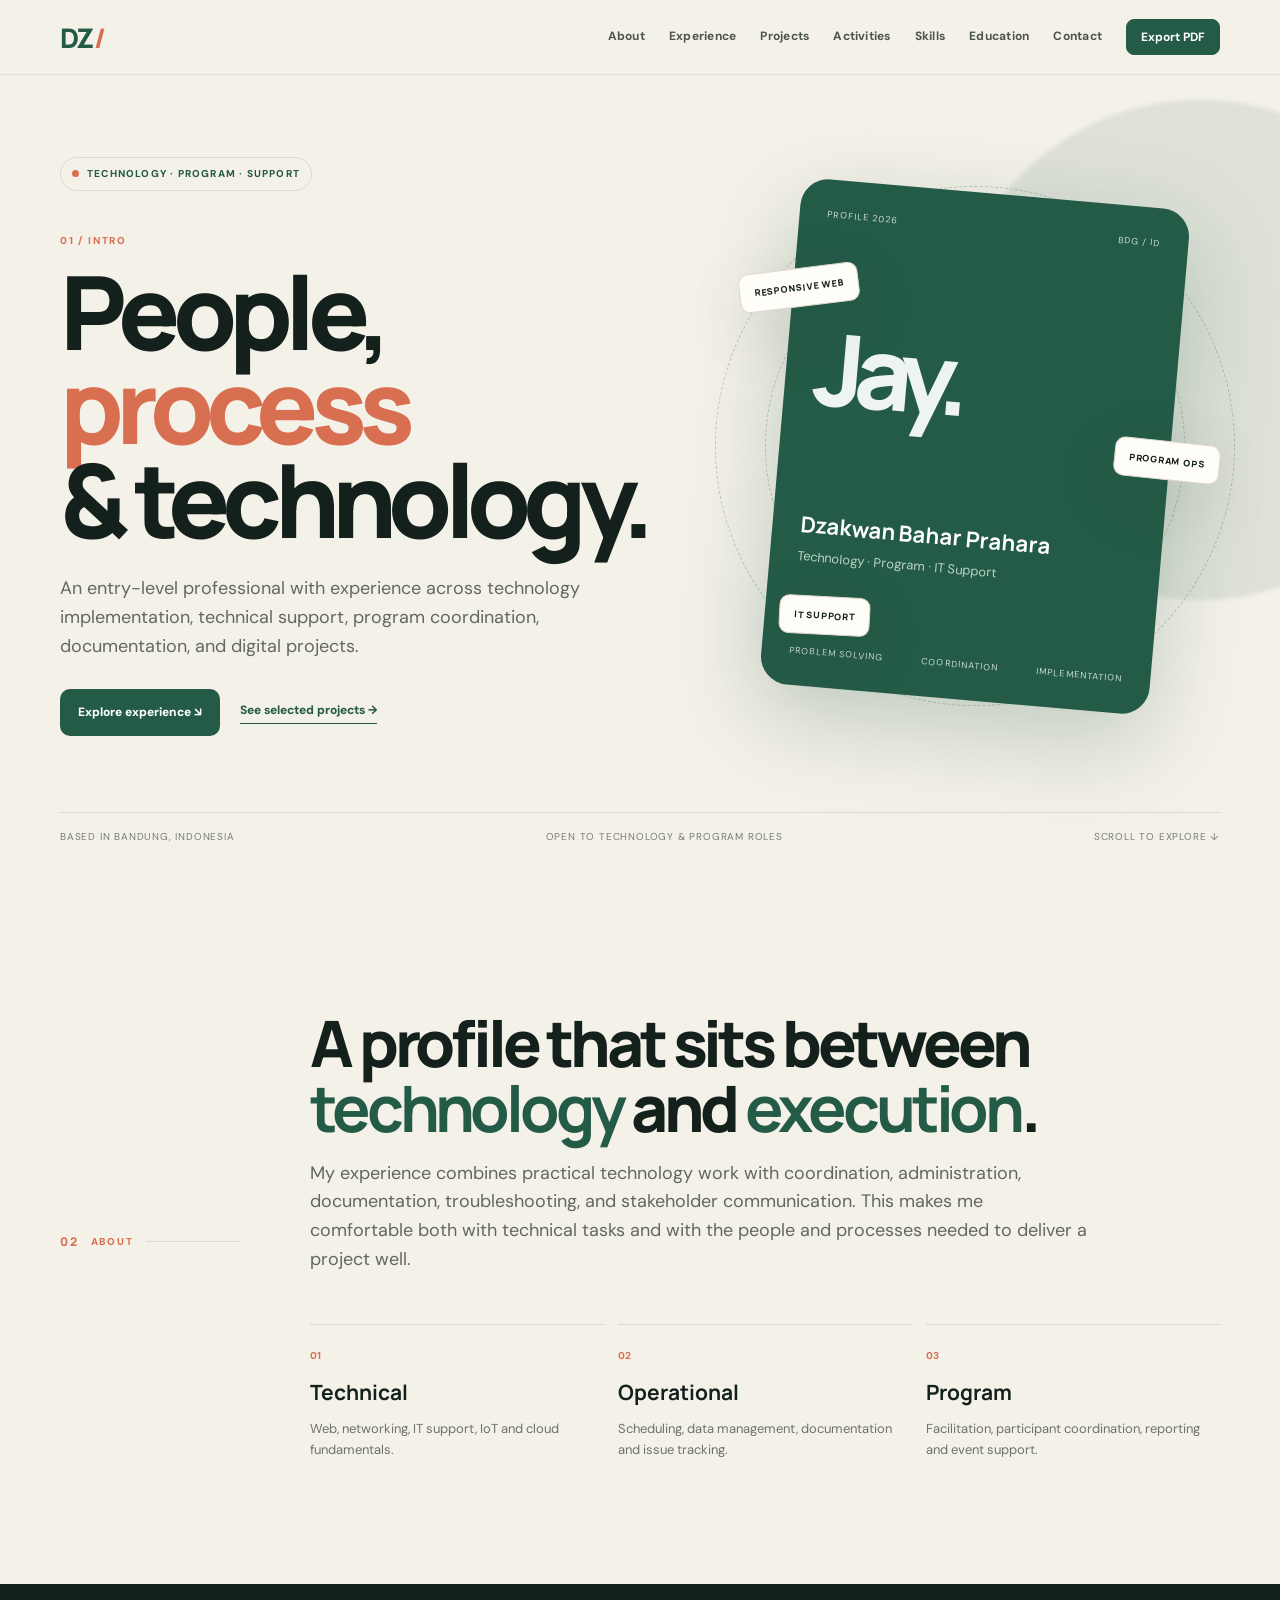
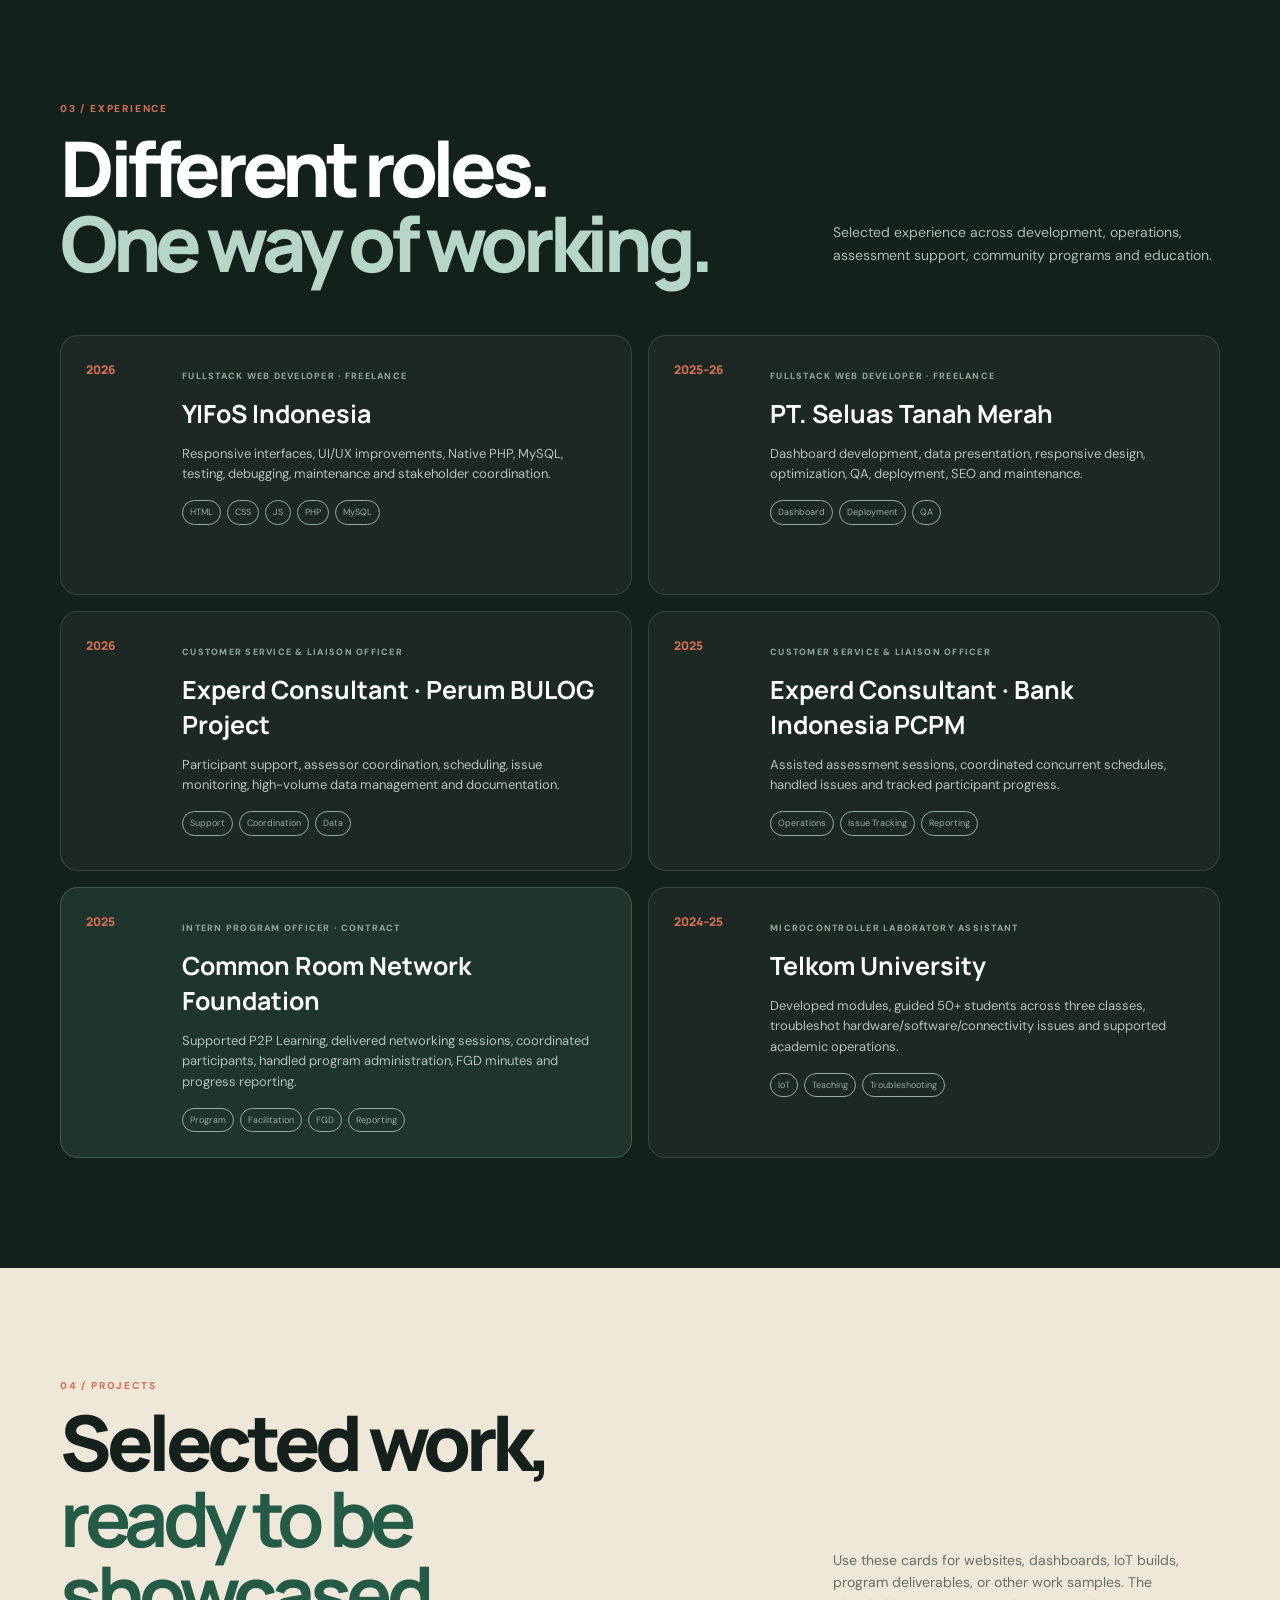
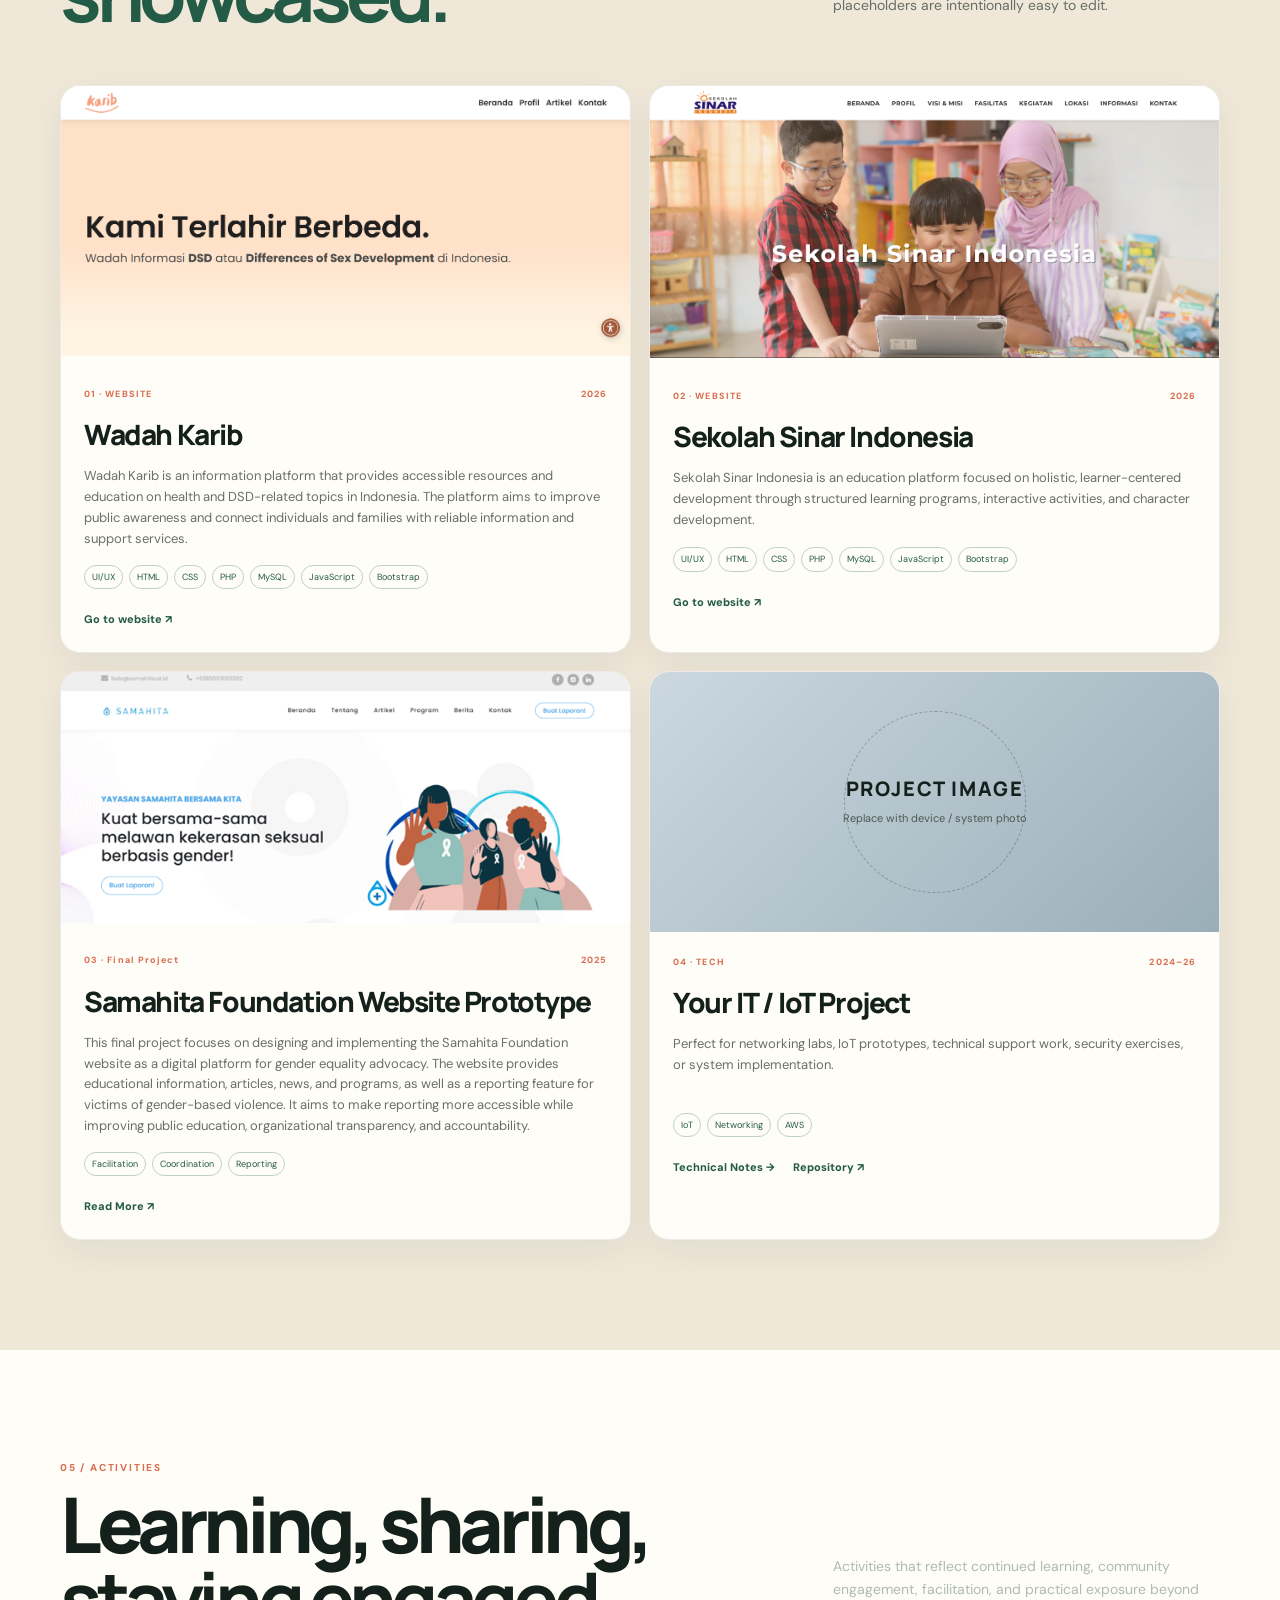
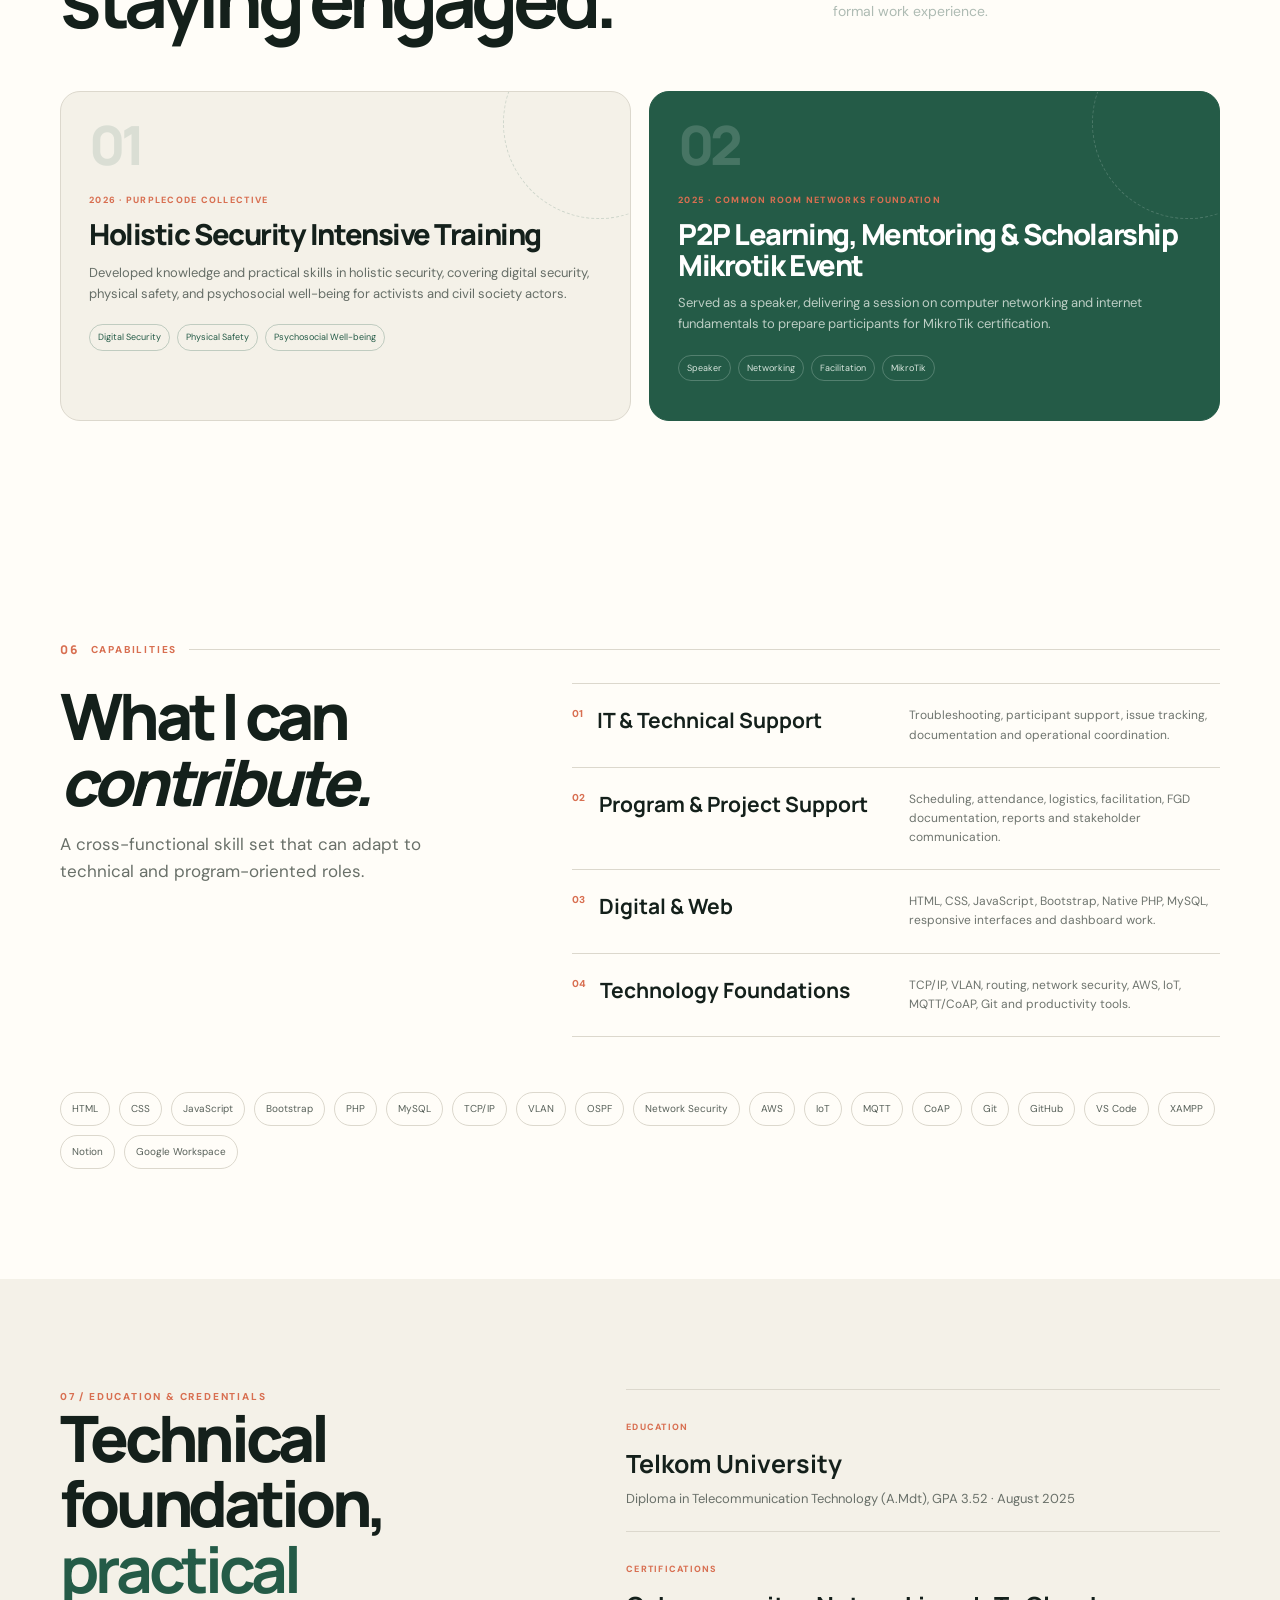
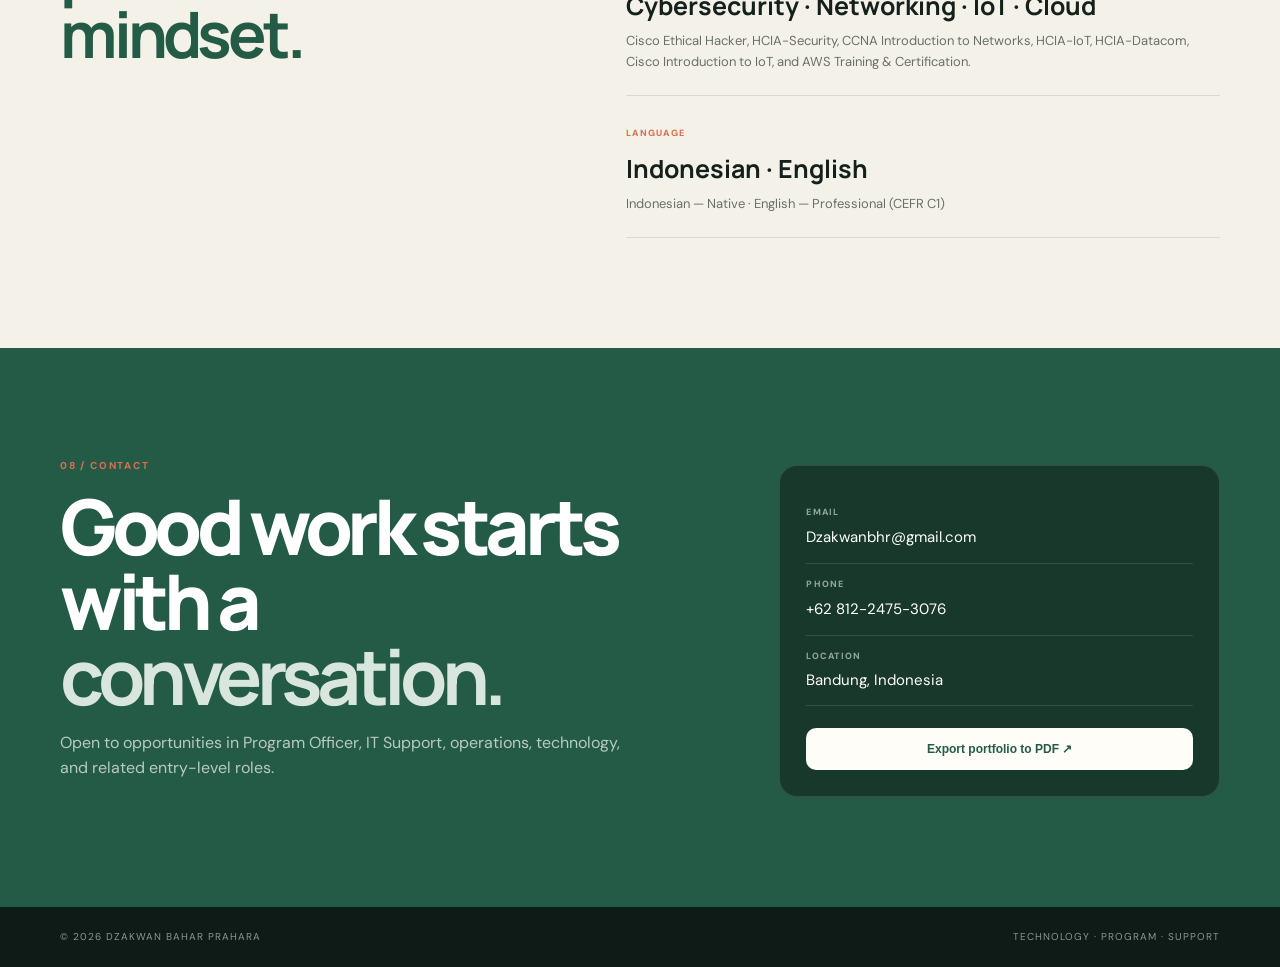
==== index.html @ 9b29b33a "Initial commit" ====
<!DOCTYPE html>
<html lang="en">
<head>
  <meta charset="UTF-8" />
  <meta name="viewport" content="width=device-width, initial-scale=1.0" />
  <meta name="description" content="Dzakwan Bahar Prahara — Technology, Program & IT Support Portfolio." />
  <title>Dzakwan Bahar Prahara | Technology & Program Portfolio</title>
  <link rel="preconnect" href="https://fonts.googleapis.com">
  <link rel="preconnect" href="https://fonts.gstatic.com" crossorigin>
  <link href="https://fonts.googleapis.com/css2?family=DM+Sans:wght@400;500;600;700&family=Manrope:wght@500;600;700;800&display=swap" rel="stylesheet">
  <link rel="stylesheet" href="css/style.css" />
</head>
<body>
  <div class="progress-bar" id="progressBar"></div>
  <header class="site-header">
    <nav class="navbar container">
      <a class="brand" href="#home">DZ<span>/</span></a>
      <div class="nav-links" id="navLinks">
        <a href="#about">About</a><a href="#experience">Experience</a><a href="#projects">Projects</a><a href="#activities">Activities</a><a href="#skills">Skills</a><a href="#education">Education</a><a href="#contact">Contact</a>
        <button class="nav-pdf" id="exportPdfBtn">Export PDF</button>
      </div>
      <button class="menu-toggle" aria-label="Toggle navigation" aria-expanded="false"><span></span><span></span><span></span></button>
    </nav>
  </header>

  <main>
    <section id="home" class="hero section">
      <div class="hero-grid container">
        <div class="hero-copy reveal">
          <div class="kicker"><span class="kicker-dot"></span> TECHNOLOGY · PROGRAM · SUPPORT</div>
          <p class="hero-index">01 / INTRO</p>
          <h1>People, <i>process</i><br>& technology.</h1>
          <p class="hero-lead">An entry-level professional with experience across technology implementation, technical support, program coordination, documentation, and digital projects.</p>
          <div class="hero-actions"><a class="btn btn-dark" href="#experience">Explore experience ↘</a><a class="text-button" href="#projects">See selected projects →</a></div>
        </div>
        <div class="hero-visual reveal delay-1">
          <div class="orbit orbit-1"></div><div class="orbit orbit-2"></div>
          <div class="identity-card"><div class="identity-top"><span>PROFILE 2026</span><span>BDG / ID</span></div><div class="identity-monogram">Jay.</div><div><strong>Dzakwan Bahar Prahara</strong><p>Technology · Program · IT Support</p></div><div class="identity-bottom"><span>Problem solving</span><span>Coordination</span><span>Implementation</span></div></div>
          <div class="floating-note note-a">RESPONSIVE WEB</div><div class="floating-note note-b">PROGRAM OPS</div><div class="floating-note note-c">IT SUPPORT</div>
        </div>
      </div>
      <div class="hero-strip container"><span>Based in Bandung, Indonesia</span><span>Open to technology & program roles</span><span>Scroll to explore ↓</span></div>
    </section>

    <section id="about" class="section about-section">
      <div class="container two-column">
        <div class="section-label reveal"><span>02</span><p>ABOUT</p><div class="rule"></div></div>
        <div class="content-column reveal delay-1"><h2>A profile that sits between <strong>technology</strong> and <strong>execution</strong>.</h2><p>My experience combines practical technology work with coordination, administration, documentation, troubleshooting, and stakeholder communication. This makes me comfortable both with technical tasks and with the people and processes needed to deliver a project well.</p><div class="trait-grid"><article><span>01</span><h3>Technical</h3><p>Web, networking, IT support, IoT and cloud fundamentals.</p></article><article><span>02</span><h3>Operational</h3><p>Scheduling, data management, documentation and issue tracking.</p></article><article><span>03</span><h3>Program</h3><p>Facilitation, participant coordination, reporting and event support.</p></article></div></div>
      </div>
    </section>

    <section id="experience" class="section dark-section">
      <div class="container">
        <div class="section-intro reveal"><div><span class="section-label-light">03 / EXPERIENCE</span><h2>Different roles.<br><em>One way of working.</em></h2></div><p>Selected experience across development, operations, assessment support, community programs and education.</p></div>
        <div class="experience-grid">
          <article class="experience-item reveal"><div class="experience-year">2026</div><div><span class="experience-type">FULLSTACK WEB DEVELOPER · FREELANCE</span><h3>YIFoS Indonesia</h3><p>Responsive interfaces, UI/UX improvements, Native PHP, MySQL, testing, debugging, maintenance and stakeholder coordination.</p><div class="tags"><span>HTML</span><span>CSS</span><span>JS</span><span>PHP</span><span>MySQL</span></div></div></article>
          <article class="experience-item reveal"><div class="experience-year">2025–26</div><div><span class="experience-type">FULLSTACK WEB DEVELOPER · FREELANCE</span><h3>PT. Seluas Tanah Merah</h3><p>Dashboard development, data presentation, responsive design, optimization, QA, deployment, SEO and maintenance.</p><div class="tags"><span>Dashboard</span><span>Deployment</span><span>QA</span></div></div></article>
          <article class="experience-item reveal"><div class="experience-year">2026</div><div><span class="experience-type">CUSTOMER SERVICE & LIAISON OFFICER</span><h3>Experd Consultant · Perum BULOG Project</h3><p>Participant support, assessor coordination, scheduling, issue monitoring, high-volume data management and documentation.</p><div class="tags"><span>Support</span><span>Coordination</span><span>Data</span></div></div></article>
          <article class="experience-item reveal"><div class="experience-year">2025</div><div><span class="experience-type">CUSTOMER SERVICE & LIAISON OFFICER</span><h3>Experd Consultant · Bank Indonesia PCPM</h3><p>Assisted assessment sessions, coordinated concurrent schedules, handled issues and tracked participant progress.</p><div class="tags"><span>Operations</span><span>Issue Tracking</span><span>Reporting</span></div></div></article>
          <article class="experience-item featured reveal"><div class="experience-year">2025</div><div><span class="experience-type">INTERN PROGRAM OFFICER · CONTRACT</span><h3>Common Room Network Foundation</h3><p>Supported P2P Learning, delivered networking sessions, coordinated participants, handled program administration, FGD minutes and progress reporting.</p><div class="tags"><span>Program</span><span>Facilitation</span><span>FGD</span><span>Reporting</span></div></div></article>
          <article class="experience-item reveal"><div class="experience-year">2024–25</div><div><span class="experience-type">MICROCONTROLLER LABORATORY ASSISTANT</span><h3>Telkom University</h3><p>Developed modules, guided 50+ students across three classes, troubleshot hardware/software/connectivity issues and supported academic operations.</p><div class="tags"><span>IoT</span><span>Teaching</span><span>Troubleshooting</span></div></div></article>
        </div>
      </div>
    </section>

    
    <section id="projects" class="section projects-section">
      <div class="container">
        <div class="section-intro light reveal"><div><span class="section-label">04 / PROJECTS</span><h2>Selected work,<br><strong>ready to be showcased.</strong></h2></div><p>Use these cards for websites, dashboards, IoT builds, program deliverables, or other work samples. The placeholders are intentionally easy to edit.</p></div>
        <div class="project-grid">
          <article class="project-card project-placeholder reveal"><div class=""><img src="images/karib.png" class="img-responsive"></div><div class="project-body"><div class="project-meta"><span>01 · WEBSITE</span><span>2026</span></div><h3>Wadah Karib</h3><p>Wadah Karib is an information platform that provides accessible resources and education on health and DSD-related topics in Indonesia. The platform aims to improve public awareness and connect individuals and families with reliable information and support services.</p><div class="tags"><span>UI/UX</span><span>HTML</span><span>CSS</span><span>PHP</span><span>MySQL</span><span>JavaScript</span><span>Bootstrap</span></div><div class="project-links"><a href="https://wadahkarib.com/">Go to website ↗</a></div></div></article>
          <article class="project-card project-placeholder reveal"><div class=""><img src="images/ssi.png" class="img-responsive"></div><div class="project-body"><div class="project-meta"><span>02 · WEBSITE</span><span>2026</span></div><h3>Sekolah Sinar Indonesia</h3><p>Sekolah Sinar Indonesia is an education platform focused on holistic, learner-centered development through structured learning programs, interactive activities, and character development.</p><div class="tags"><span>UI/UX</span><span>HTML</span><span>CSS</span><span>PHP</span><span>MySQL</span><span>JavaScript</span><span>Bootstrap</span></div><div class="project-links"><a href="https://sekolahsinarindonesia.com/">Go to website ↗</a></div></div></article>
          <article class="project-card project-placeholder reveal"><div class=""><img src="images/samahita.png" class="img-responsive"></div><div class="project-body"><div class="project-meta"><span>03 · Final Project</span><span>2025</span></div><h3>Samahita Foundation Website Prototype</h3><p>This final project focuses on designing and implementing the Samahita Foundation website as a digital platform for gender equality advocacy. The website provides educational information, articles, news, and programs, as well as a reporting feature for victims of gender-based violence. It aims to make reporting more accessible while improving public education, organizational transparency, and accountability.</p><div class="tags"><span>Facilitation</span><span>Coordination</span><span>Reporting</span></div><div class="project-links"><a href="https://garuda.kemdiktisaintek.go.id/documents/detail/5752306">Read More ↗</a></div></div></article>
          <article class="project-card project-placeholder reveal"><div class="project-media placeholder-media cool"><span>PROJECT IMAGE</span><small>Replace with device / system photo</small></div><div class="project-body"><div class="project-meta"><span>04 · TECH</span><span>2024–26</span></div><h3>Your IT / IoT Project</h3><p>Perfect for networking labs, IoT prototypes, technical support work, security exercises, or system implementation.</p><div class="tags"><span>IoT</span><span>Networking</span><span>AWS</span></div><div class="project-links"><a href="#">Technical Notes →</a><a href="#">Repository ↗</a></div></div></article>
        </div>
      </div>
    </section>

    <section id="activities" class="section activities-section">
      <div class="container">
        <div class="section-intro reveal">
          <div><span class="section-label">05 / ACTIVITIES</span><h2>Learning, sharing,<br><strong>staying engaged.</strong></h2></div>
          <p>Activities that reflect continued learning, community engagement, facilitation, and practical exposure beyond formal work experience.</p>
        </div>
        <div class="activity-grid">
          <article class="activity-card reveal">
            <div class="activity-number">01</div>
            <div class="activity-year">2026 · PURPLECODE COLLECTIVE</div>
            <h3>Holistic Security Intensive Training</h3>
            <p>Developed knowledge and practical skills in holistic security, covering digital security, physical safety, and psychosocial well-being for activists and civil society actors.</p>
            <div class="activity-tags"><span>Digital Security</span><span>Physical Safety</span><span>Psychosocial Well-being</span></div>
          </article>
          <article class="activity-card featured reveal delay-1">
            <div class="activity-number">02</div>
            <div class="activity-year">2025 · COMMON ROOM NETWORKS FOUNDATION</div>
            <h3>P2P Learning, Mentoring & Scholarship Mikrotik Event</h3>
            <p>Served as a speaker, delivering a session on computer networking and internet fundamentals to prepare participants for MikroTik certification.</p>
            <div class="activity-tags"><span>Speaker</span><span>Networking</span><span>Facilitation</span><span>MikroTik</span></div>
          </article>
        </div>
      </div>
    </section>

    <section id="skills" class="section skills-section">
      <div class="container">
        <div class="section-label reveal"><span>06</span><p>CAPABILITIES</p><div class="rule"></div></div>
        <div class="skills-layout">
          <div class="reveal"><h2>What I can <em>contribute.</em></h2><p class="muted-lead">A cross-functional skill set that can adapt to technical and program-oriented roles.</p></div>
          <div class="skill-list reveal delay-1">
            <div class="skill-row"><div><span>01</span><h3>IT & Technical Support</h3></div><p>Troubleshooting, participant support, issue tracking, documentation and operational coordination.</p></div>
            <div class="skill-row"><div><span>02</span><h3>Program & Project Support</h3></div><p>Scheduling, attendance, logistics, facilitation, FGD documentation, reports and stakeholder communication.</p></div>
            <div class="skill-row"><div><span>03</span><h3>Digital & Web</h3></div><p>HTML, CSS, JavaScript, Bootstrap, Native PHP, MySQL, responsive interfaces and dashboard work.</p></div>
            <div class="skill-row"><div><span>04</span><h3>Technology Foundations</h3></div><p>TCP/IP, VLAN, routing, network security, AWS, IoT, MQTT/CoAP, Git and productivity tools.</p></div>
          </div>
        </div>
        <div class="keyword-cloud reveal"><span>HTML</span><span>CSS</span><span>JavaScript</span><span>Bootstrap</span><span>PHP</span><span>MySQL</span><span>TCP/IP</span><span>VLAN</span><span>OSPF</span><span>Network Security</span><span>AWS</span><span>IoT</span><span>MQTT</span><span>CoAP</span><span>Git</span><span>GitHub</span><span>VS Code</span><span>XAMPP</span><span>Notion</span><span>Google Workspace</span></div>
      </div>
    </section>

    <section id="education" class="section education-section">
      <div class="container education-layout">
        <div class="reveal"><span class="section-label">07 / EDUCATION & CREDENTIALS</span><h2>Technical foundation,<br><strong>practical mindset.</strong></h2></div>
        <div class="credential-stack reveal delay-1"><article><span>EDUCATION</span><h3>Telkom University</h3><p>Diploma in Telecommunication Technology (A.Mdt), GPA 3.52 · August 2025</p></article><article><span>CERTIFICATIONS</span><h3>Cybersecurity · Networking · IoT · Cloud</h3><p>Cisco Ethical Hacker, HCIA-Security, CCNA Introduction to Networks, HCIA-IoT, HCIA-Datacom, Cisco Introduction to IoT, and AWS Training & Certification.</p></article><article><span>LANGUAGE</span><h3>Indonesian · English</h3><p>Indonesian — Native · English — Professional (CEFR C1)</p></article></div>
      </div>
    </section>

    <section id="contact" class="section contact-section">
      <div class="container contact-layout"><div class="reveal"><span class="section-label">08 / CONTACT</span><h2>Good work starts<br>with a <strong>conversation.</strong></h2><p>Open to opportunities in Program Officer, IT Support, operations, technology, and related entry-level roles.</p></div><div class="contact-box reveal delay-1"><div><span>EMAIL</span><a href="mailto:Dzakwanbhr@gmail.com">Dzakwanbhr@gmail.com</a></div><div><span>PHONE</span><a href="tel:+6281224753076">+62 812-2475-3076</a></div><div><span>LOCATION</span><p>Bandung, Indonesia</p></div><button class="btn btn-light" id="contactPdfBtn">Export portfolio to PDF ↗</button></div></div>
    </section>
  </main>

  <footer class="footer"><div class="container footer-inner"><span>© 2026 Dzakwan Bahar Prahara</span><span>Technology · Program · Support</span></div></footer>
  <script src="js/main.js"></script>
</body>
</html>
---- css/style.css ----
:root{--ink:#14201b;--paper:#f4f1e8;--white:#fffdf8;--muted:#70766f;--line:#dcd8cd;--green:#245b47;--green2:#2f795e;--dark:#13211c;--cream:#efe8d9;--coral:#d86f51;--yellow:#e4c35b;--shadow:0 20px 70px rgba(20,32,27,.10)}*{box-sizing:border-box}html{scroll-behavior:smooth}body{margin:0;background:var(--paper);color:var(--ink);font-family:'DM Sans',sans-serif;line-height:1.6}a{text-decoration:none;color:inherit}.container{width:min(1160px,calc(100% - 42px));margin:auto}.progress-bar{position:fixed;left:0;top:0;height:4px;width:0;background:var(--coral);z-index:1200}.site-header{position:fixed;top:0;left:0;right:0;z-index:1100;background:rgba(244,241,232,.9);backdrop-filter:blur(16px);border-bottom:1px solid rgba(20,32,27,.09)}.navbar{height:74px;display:flex;align-items:center;justify-content:space-between}.brand{font:800 27px Manrope;color:var(--green);letter-spacing:-.08em}.brand span{color:var(--coral);margin-left:2px}.nav-links{display:flex;align-items:center;gap:24px}.nav-links a{font-size:12px;font-weight:700;color:#4d554f;letter-spacing:.02em}.nav-links a:hover{color:var(--coral)}.nav-pdf{border:1px solid var(--green);padding:9px 14px;border-radius:8px;background:var(--green);color:white;font:700 12px 'DM Sans';cursor:pointer}.menu-toggle{display:none;border:0;background:transparent}.menu-toggle span{display:block;width:24px;height:2px;margin:4px 0;background:var(--ink)}.section{padding:110px 0}.hero{min-height:100vh;padding-top:150px;padding-bottom:48px;background:var(--paper);display:flex;flex-direction:column;justify-content:center;position:relative;overflow:hidden}.hero:before{content:'';position:absolute;width:500px;height:500px;border-radius:50%;right:-170px;top:100px;background:rgba(36,91,71,.10);filter:blur(2px)}.hero-grid{display:grid;grid-template-columns:1.1fr .9fr;align-items:center;gap:70px;position:relative}.kicker{display:inline-flex;gap:8px;align-items:center;padding:8px 11px;border:1px solid var(--line);border-radius:999px;font-size:10px;font-weight:800;color:var(--green);letter-spacing:.12em}.kicker-dot{width:7px;height:7px;border-radius:50%;background:var(--coral)}.hero-index,.section-label-light,.section-label{font-size:10px;letter-spacing:.18em;font-weight:800;color:var(--coral)}.hero-index{margin:42px 0 15px}.hero h1{font:800 clamp(58px,8vw,108px)/.92 Manrope;letter-spacing:-.075em;margin:0;max-width:900px}.hero h1 i{font-style:normal;color:var(--coral)}.hero-lead{max-width:620px;font-size:18px;color:#626961;margin:28px 0}.hero-actions{display:flex;align-items:center;gap:20px;flex-wrap:wrap}.btn{display:inline-flex;align-items:center;justify-content:center;padding:14px 18px;border-radius:10px;font-size:12px;font-weight:800}.btn-dark{background:var(--green);color:#fff}.btn-light{background:var(--white);color:var(--green);border:0;cursor:pointer}.text-button{font-size:12px;font-weight:800;color:var(--green);border-bottom:1px solid var(--green);padding-bottom:3px}.hero-visual{position:relative;height:540px;display:flex;align-items:center;justify-content:center}.identity-card{width:min(390px,85%);aspect-ratio:4/5.2;background:var(--green);color:#fff;border-radius:28px;padding:28px;box-shadow:0 30px 90px rgba(36,91,71,.25);display:flex;flex-direction:column;justify-content:space-between;transform:rotate(5deg);position:relative;z-index:2}.identity-top,.identity-bottom{display:flex;justify-content:space-between;gap:12px;font-size:9px;letter-spacing:.12em;text-transform:uppercase;color:#c9dbd2}.identity-monogram{font:800 100px Manrope;letter-spacing:-.1em;color:#eef4ef}.identity-card strong{font:700 22px Manrope}.identity-card p{margin:6px 0 0;color:#bdd3c8;font-size:13px}.identity-bottom{flex-wrap:wrap}.orbit{position:absolute;border:1px dashed rgba(36,91,71,.28);border-radius:50%}.orbit-1{width:420px;height:420px}.orbit-2{width:520px;height:520px}.floating-note{position:absolute;background:var(--white);padding:12px 14px;border:1px solid var(--line);border-radius:10px;box-shadow:var(--shadow);font:800 9px Manrope;letter-spacing:.09em;z-index:4}.note-a{left:2%;top:17%;transform:rotate(-7deg)}.note-b{right:0;top:49%;transform:rotate(6deg)}.note-c{left:10%;bottom:15%;transform:rotate(3deg)}.hero-strip{display:flex;justify-content:space-between;border-top:1px solid var(--line);padding-top:16px;margin-top:70px;color:#777d76;font-size:10px;letter-spacing:.08em;text-transform:uppercase}.two-column{display:grid;grid-template-columns:180px 1fr;gap:70px}.section-label{display:flex;align-items:center;gap:12px;color:var(--coral)}.section-label>span{font:800 12px Manrope}.section-label p{margin:0}.rule{height:1px;background:var(--line);flex:1}.content-column h2,.skills-section h2,.education-section h2{font:800 clamp(40px,5vw,68px)/1.02 Manrope;letter-spacing:-.065em;margin:0;max-width:850px}.content-column h2 strong,.education-section h2 strong{color:var(--green)}.content-column>p{max-width:780px;font-size:18px;color:#616861}.trait-grid{display:grid;grid-template-columns:repeat(3,1fr);gap:14px;margin-top:50px}.trait-grid article{border-top:1px solid var(--line);padding-top:16px}.trait-grid article span{font-size:10px;color:var(--coral);font-weight:800}.trait-grid h3{font:700 21px Manrope;margin:12px 0 6px}.trait-grid p{font-size:13px;color:#6d736d}.dark-section{background:var(--dark);color:#fff}.section-intro{display:grid;grid-template-columns:1fr .55fr;gap:70px;align-items:end;margin-bottom:55px}.section-intro h2{font:800 clamp(45px,6vw,78px)/.98 Manrope;letter-spacing:-.07em;margin:10px 0 0}.section-intro h2 em{font-style:normal;color:#b6d6c7}.section-intro>p{color:#aebbb3;max-width:420px;font-size:14px}.experience-grid{display:grid;grid-template-columns:repeat(2,1fr);gap:16px}.experience-item{border:1px solid rgba(255,255,255,.12);background:rgba(255,255,255,.035);padding:25px;border-radius:18px;min-height:260px;display:grid;grid-template-columns:72px 1fr;gap:24px;transition:.25s}.experience-item:hover{transform:translateY(-4px);border-color:rgba(216,111,81,.55)}.experience-item.featured{background:#1d352b;border-color:rgba(182,214,199,.22)}.experience-year{font:800 12px Manrope;color:var(--coral)}.experience-type{font-size:9px;letter-spacing:.14em;color:#8fa79a;font-weight:800}.experience-item h3{font:700 25px Manrope;margin:9px 0}.experience-item p{font-size:13px;color:#b4c0b9}.tags{display:flex;flex-wrap:wrap;gap:6px;margin-top:15px}.tags span{font-size:9px;border:1px solid currentColor;padding:4px 7px;border-radius:999px;color:#96aa9f}.projects-section{background:var(--cream)}.section-intro.light .section-label{color:var(--coral)}.section-intro.light h2 strong{color:var(--green)}.section-intro.light>p{color:#666e67}.project-grid{display:grid;grid-template-columns:repeat(2,1fr);gap:18px}.project-card{background:var(--white);border-radius:20px;overflow:hidden;border:1px solid rgba(20,32,27,.08);box-shadow:0 12px 35px rgba(20,32,27,.06)}.project-media{height:260px;display:flex;align-items:center;justify-content:center;flex-direction:column;gap:8px;position:relative;overflow:hidden}.placeholder-media{background:linear-gradient(135deg,#d3dccf,#aebfb1)}.placeholder-media.alt{background:linear-gradient(135deg,#d9d0bd,#b9ad96)}.placeholder-media.warm{background:linear-gradient(135deg,#ead4ca,#c6a08f)}.placeholder-media.cool{background:linear-gradient(135deg,#cbd8df,#9aaeb9)}.placeholder-media:before{content:'';position:absolute;width:180px;height:180px;border:1px dashed rgba(20,32,27,.3);border-radius:50%}.placeholder-media span{font:800 20px Manrope;letter-spacing:.08em;z-index:1;color:var(--ink)}.placeholder-media small{font-size:11px;color:#4e5850;z-index:1}.project-body{padding:23px}.project-meta{display:flex;justify-content:space-between;font-size:9px;font-weight:800;color:var(--coral);letter-spacing:.12em}.project-body h3{font:800 28px Manrope;letter-spacing:-.05em;margin:14px 0 8px}.project-body p{font-size:13px;color:#697069;min-height:64px}.project-body .tags span{color:var(--green);border-color:#bfd2c6}.project-links{display:flex;gap:18px;margin-top:22px;font-size:11px;font-weight:800;color:var(--green)}
.activities-section{background:var(--white)}.activity-grid{display:grid;grid-template-columns:repeat(2,1fr);gap:18px}.activity-card{position:relative;border:1px solid var(--line);border-radius:20px;padding:28px;background:var(--paper);overflow:hidden;min-height:330px}.activity-card:before{content:'';position:absolute;width:190px;height:190px;border:1px dashed rgba(36,91,71,.18);border-radius:50%;right:-65px;top:-65px}.activity-card.featured{background:var(--green);color:#fff;border-color:var(--green)}.activity-card.featured:before{border-color:rgba(255,255,255,.18)}.activity-number{font:800 54px/.9 Manrope;letter-spacing:-.07em;color:rgba(36,91,71,.12)}.activity-card.featured .activity-number{color:rgba(255,255,255,.16)}.activity-year{font-size:9px;letter-spacing:.14em;font-weight:800;color:var(--coral);margin-top:24px}.activity-card h3{font:800 29px/1.05 Manrope;letter-spacing:-.05em;margin:12px 0}.activity-card p{font-size:13px;color:#666e67;max-width:560px}.activity-card.featured p{color:#bdcec5}.activity-tags{display:flex;flex-wrap:wrap;gap:7px;margin-top:20px}.activity-tags span{font-size:9px;padding:5px 8px;border:1px solid rgba(36,91,71,.25);border-radius:999px;color:var(--green)}.activity-card.featured .activity-tags span{color:#d8e6de;border-color:rgba(216,230,222,.26)}
.skills-section{background:var(--white)}.skills-layout{display:grid;grid-template-columns:.8fr 1.2fr;gap:80px;margin-top:25px}.muted-lead{font-size:17px;color:#697069;max-width:520px}.skill-list{border-top:1px solid var(--line)}.skill-row{display:grid;grid-template-columns:1fr 1fr;gap:25px;padding:22px 0;border-bottom:1px solid var(--line)}.skill-row>div{display:flex;gap:14px}.skill-row span{font-size:10px;color:var(--coral);font-weight:800}.skill-row h3{font:700 21px Manrope;margin:0}.skill-row p{font-size:12px;color:#6e746e;margin:0}.keyword-cloud{display:flex;flex-wrap:wrap;gap:9px;margin-top:55px}.keyword-cloud span{padding:8px 11px;border:1px solid var(--line);border-radius:999px;font-size:10px;color:#58615a}.education-section{background:var(--paper)}.education-layout{display:grid;grid-template-columns:.9fr 1.1fr;gap:80px}.credential-stack{border-top:1px solid var(--line)}.credential-stack article{padding:22px 0;border-bottom:1px solid var(--line)}.credential-stack span{font-size:9px;font-weight:800;letter-spacing:.14em;color:var(--coral)}.credential-stack h3{font:700 25px Manrope;margin:8px 0}.credential-stack p{font-size:13px;color:#697069;margin:0}.contact-section{background:var(--green);color:#fff}.contact-layout{display:grid;grid-template-columns:1fr .7fr;gap:90px;align-items:end}.contact-section h2{font:800 clamp(48px,6vw,78px)/.98 Manrope;letter-spacing:-.07em;margin:14px 0}.contact-section h2 strong{color:#d8e6de}.contact-section>div>div>p{color:#b9cac1;max-width:580px}.contact-box{background:#18382c;border:1px solid rgba(255,255,255,.12);padding:26px;border-radius:18px}.contact-box>div{padding:13px 0;border-bottom:1px solid rgba(255,255,255,.12)}.contact-box span{display:block;font-size:9px;letter-spacing:.14em;color:#91a89c;font-weight:800;margin-bottom:5px}.contact-box a,.contact-box p{margin:0;font-size:15px}.contact-box .btn{margin-top:22px;width:100%}.footer{background:#0f1b16;color:#899991;padding:22px 0}.footer-inner{display:flex;justify-content:space-between;font-size:10px;text-transform:uppercase;letter-spacing:.1em}.reveal{opacity:0;transform:translateY(24px);transition:opacity .7s ease,transform .7s ease}.reveal.visible{opacity:1;transform:none}.delay-1{transition-delay:.12s}@media(max-width:980px){.activity-grid{grid-template-columns:1fr}.hero-grid,.two-column,.section-intro,.skills-layout,.education-layout,.contact-layout{grid-template-columns:1fr}.hero{padding-top:125px}.hero-visual{height:460px}.trait-grid{grid-template-columns:1fr}.experience-grid,.project-grid{grid-template-columns:1fr}.section-intro{gap:20px}.skills-layout{gap:35px}.contact-layout{gap:40px}.nav-links{gap:14px}.nav-links a:nth-child(5){display:none}}@media(max-width:740px){.container{width:calc(100% - 28px)}.navbar{height:66px}.menu-toggle{display:block}.nav-links{position:fixed;left:0;right:0;top:66px;background:var(--paper);border-bottom:1px solid var(--line);display:flex;flex-direction:column;align-items:flex-start;padding:18px 14px;transform:translateY(-130%);transition:.25s;gap:14px}.nav-links.open{transform:translateY(0)}.nav-links a{font-size:15px}.nav-links a:nth-child(5){display:block}.hero h1{font-size:58px}.hero-visual{height:390px}.identity-card{width:280px}.identity-monogram{font-size:75px}.floating-note{font-size:8px;padding:9px}.hero-strip{flex-direction:column;gap:8px}.section{padding:80px 0}.two-column{gap:35px}.section-label{max-width:100%}.project-media{height:210px}.skill-row{grid-template-columns:1fr}.footer-inner{flex-direction:column;gap:7px}}@media print{body{background:#fff;color:#111}.site-header,.progress-bar,.menu-toggle,.hero-actions,.hero-strip,.floating-note,.orbit,.footer{display:none!important}.section{padding:40px 0;break-inside:avoid}.hero{min-height:auto;padding:45px 0;background:#f4f1e8}.hero-grid{grid-template-columns:1fr}.hero-visual{height:350px}.identity-card{transform:none;box-shadow:none}.content-column>p,.muted-lead,.experience-item p,.project-body p,.skill-row p,.credential-stack p{font-size:11px}.experience-grid,.project-grid{grid-template-columns:1fr 1fr}.experience-item,.project-card{break-inside:avoid;box-shadow:none}.projects-section,.about-section,.skills-section,.education-section,.hero{background:#fff}.dark-section{background:#13211c!important}.contact-section{background:#245b47!important}.reveal{opacity:1!important;transform:none!important}.placeholder-media{height:170px}.project-body p{min-height:auto}.nav-pdf{display:none}}

.img-responsive {
    width: 100%;
    height: auto;
    object-fit: contain;
}
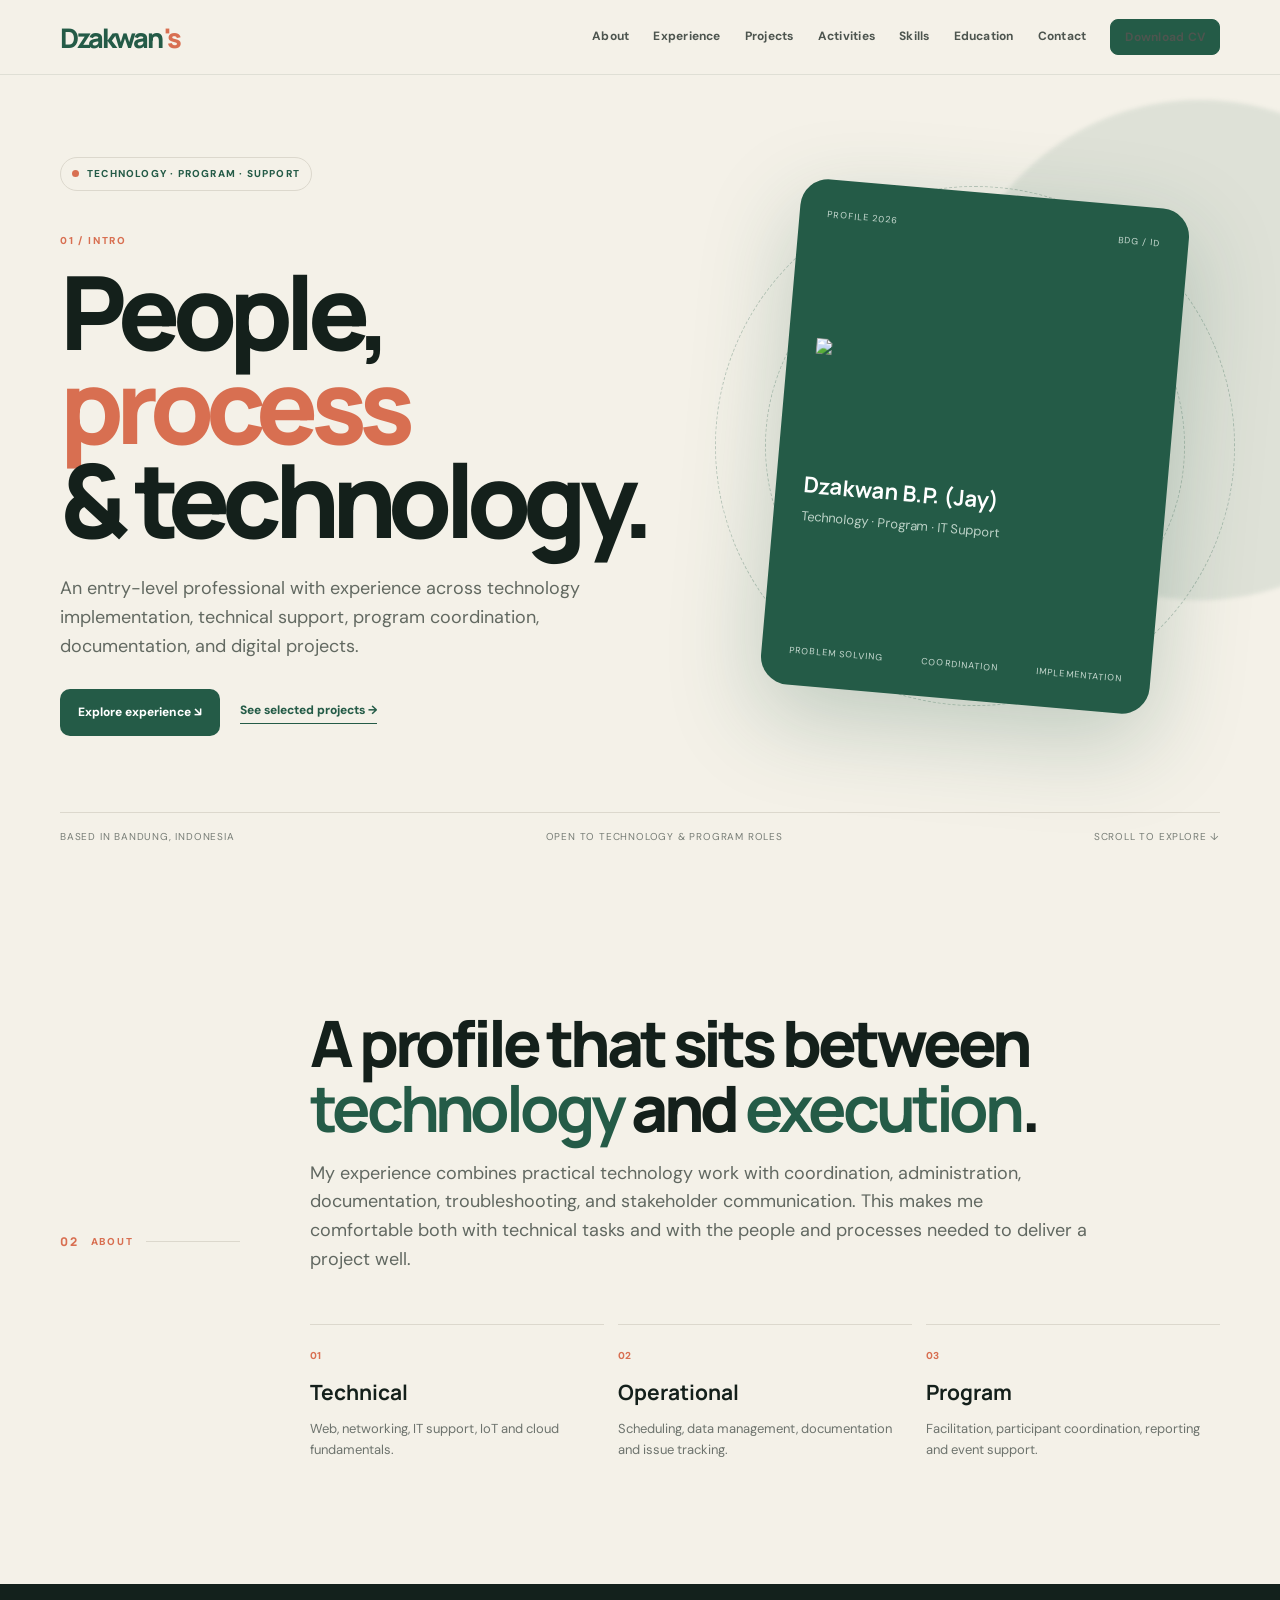
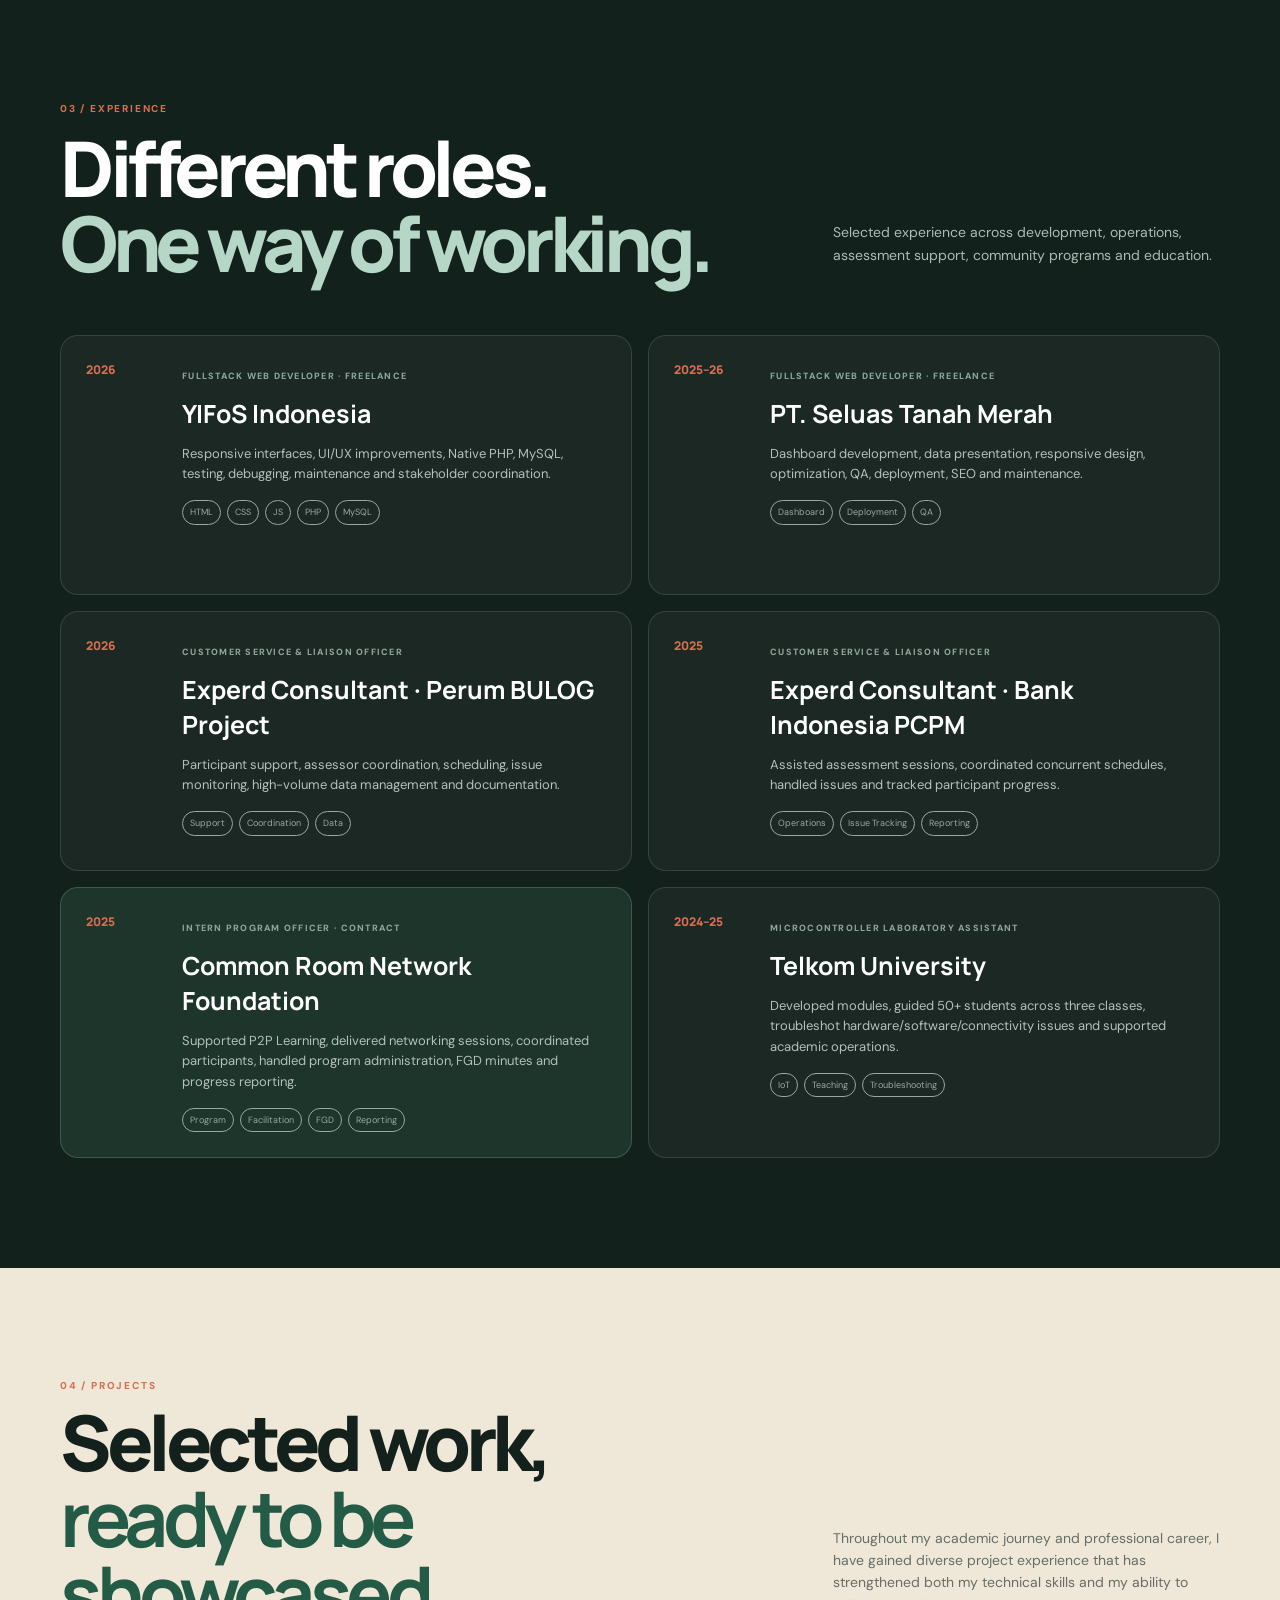
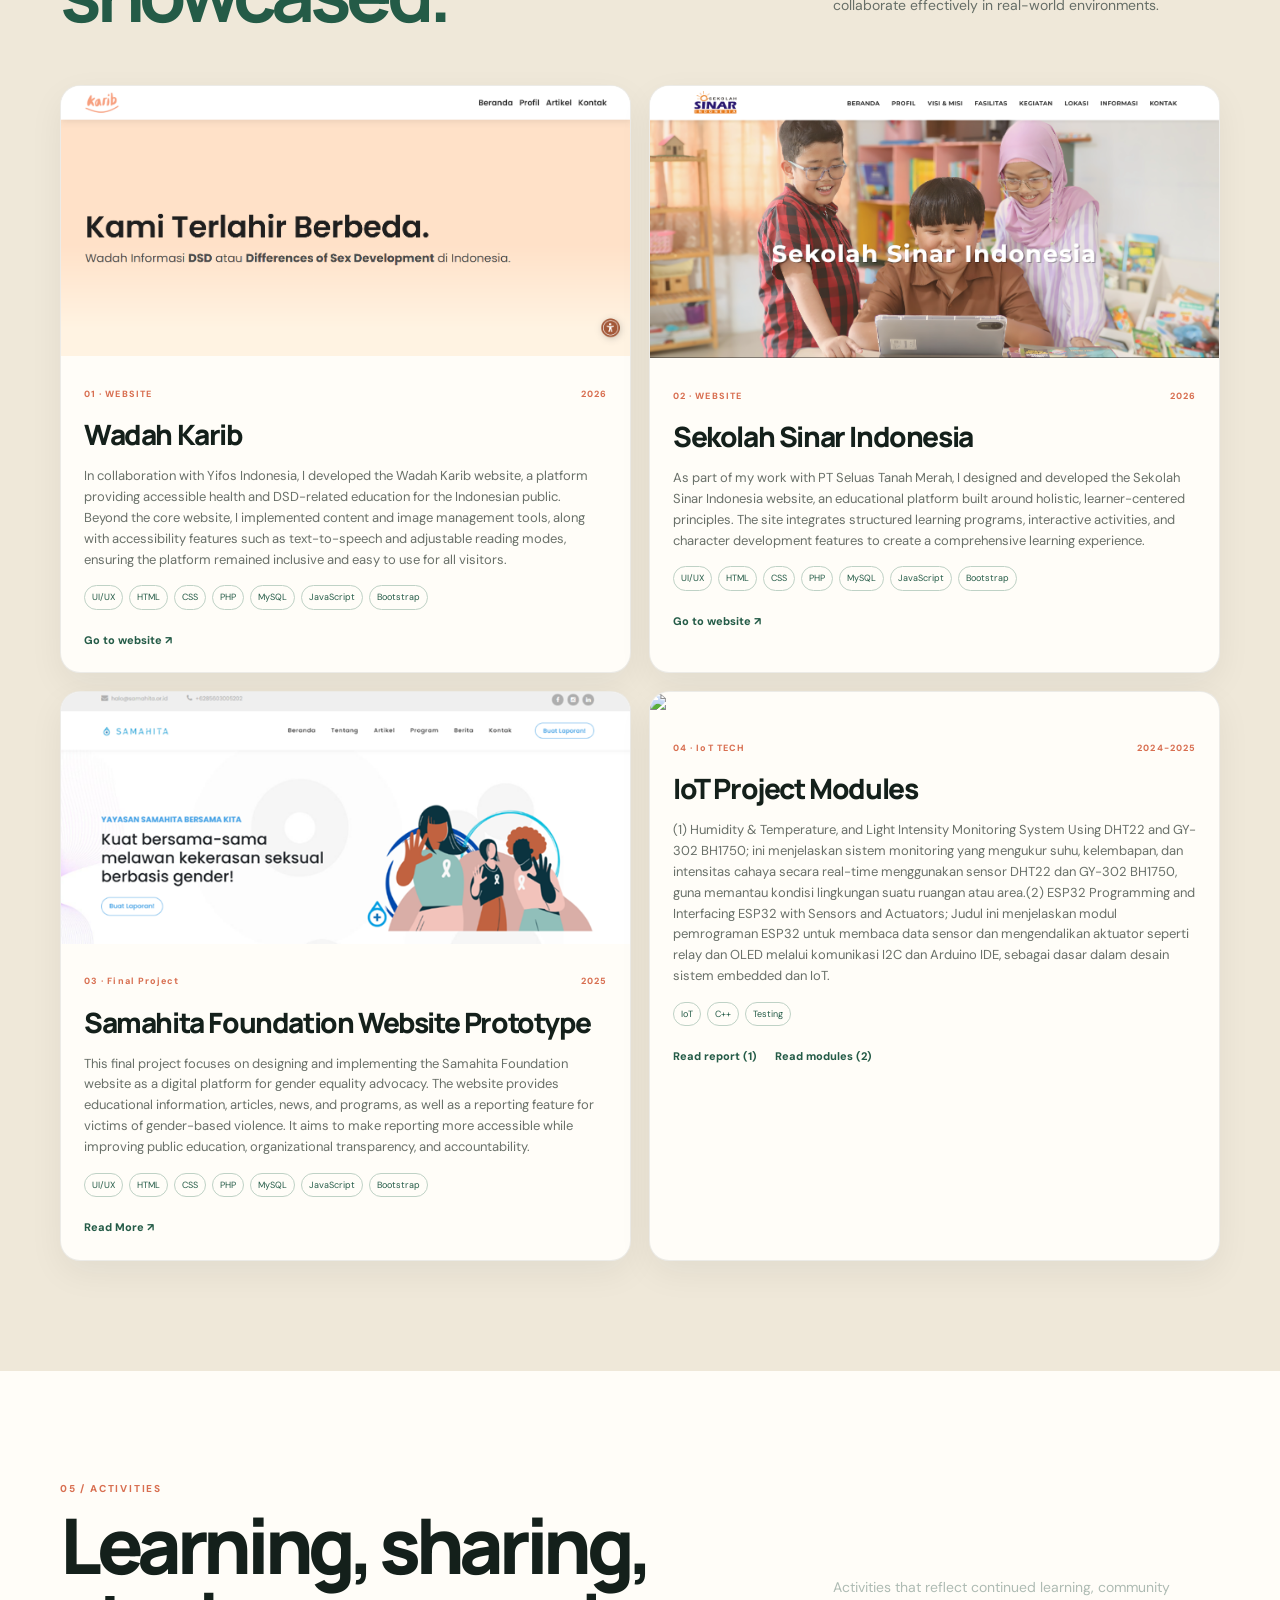
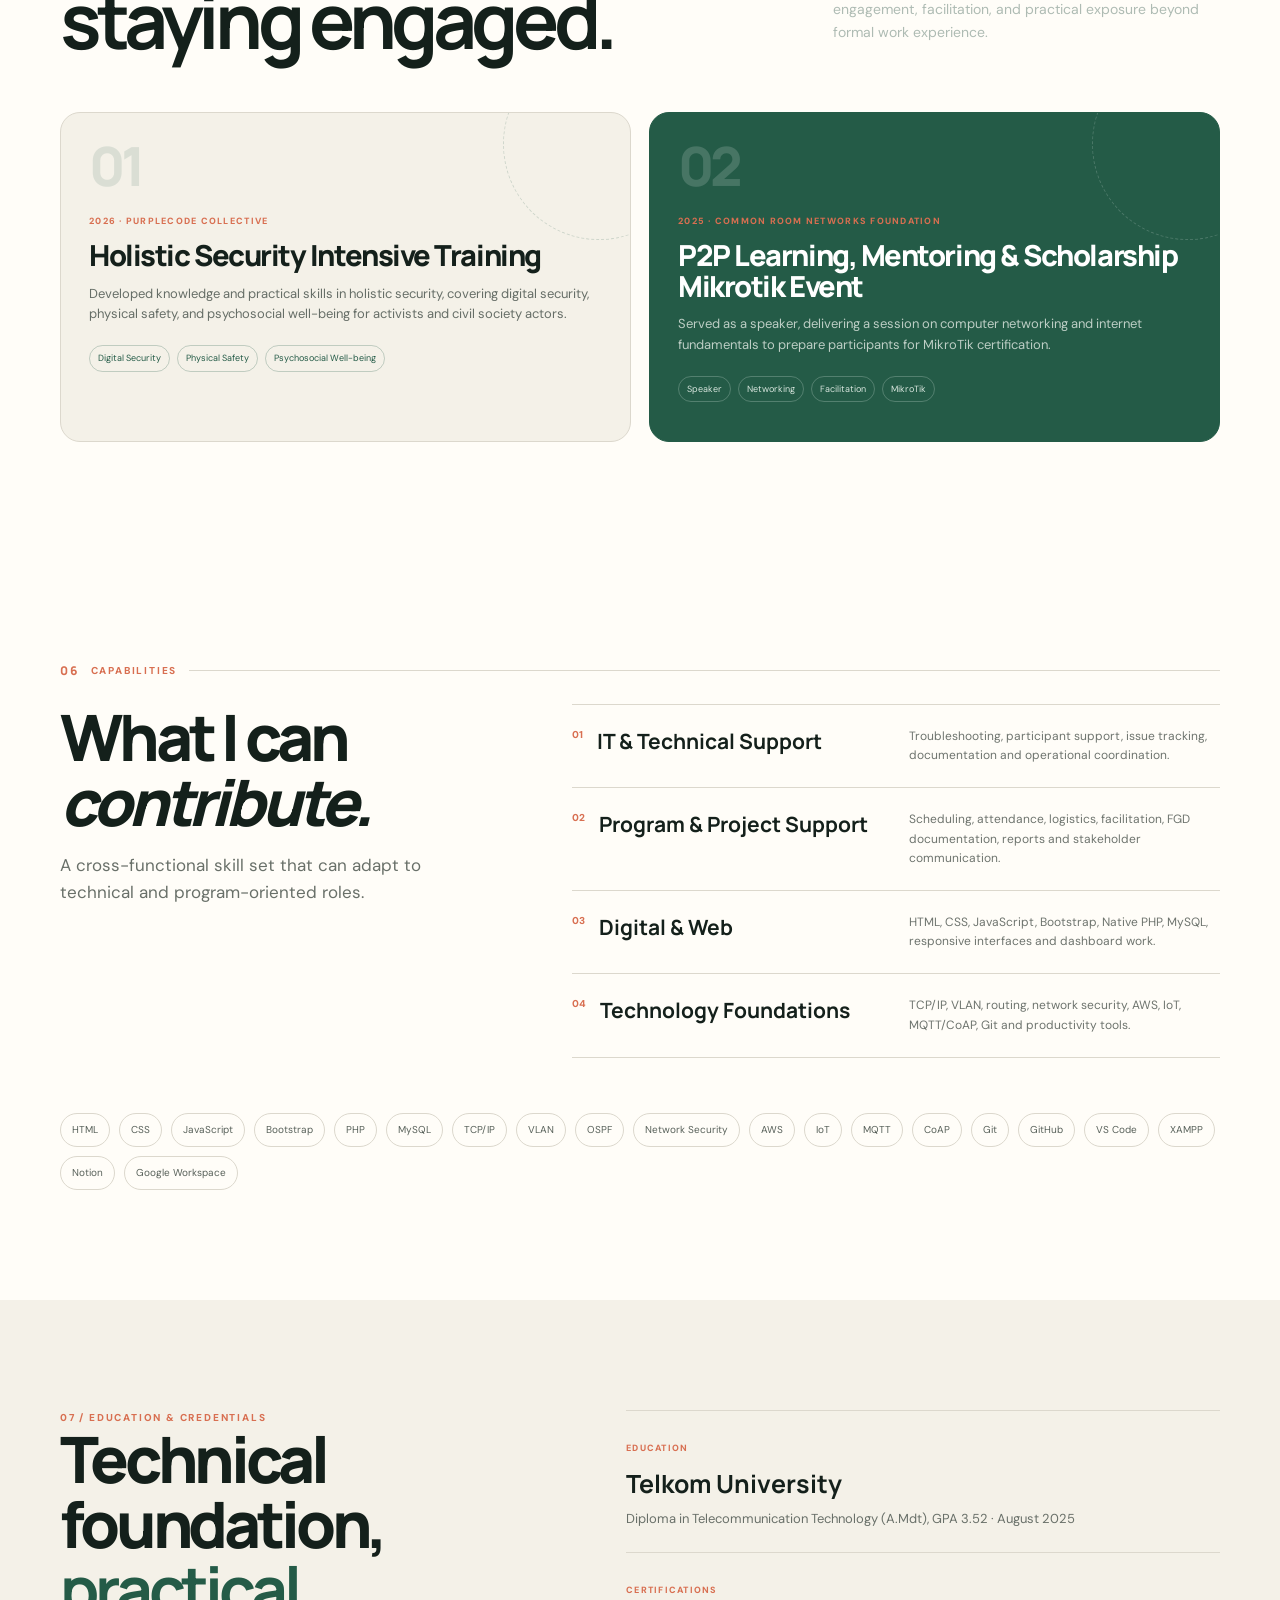
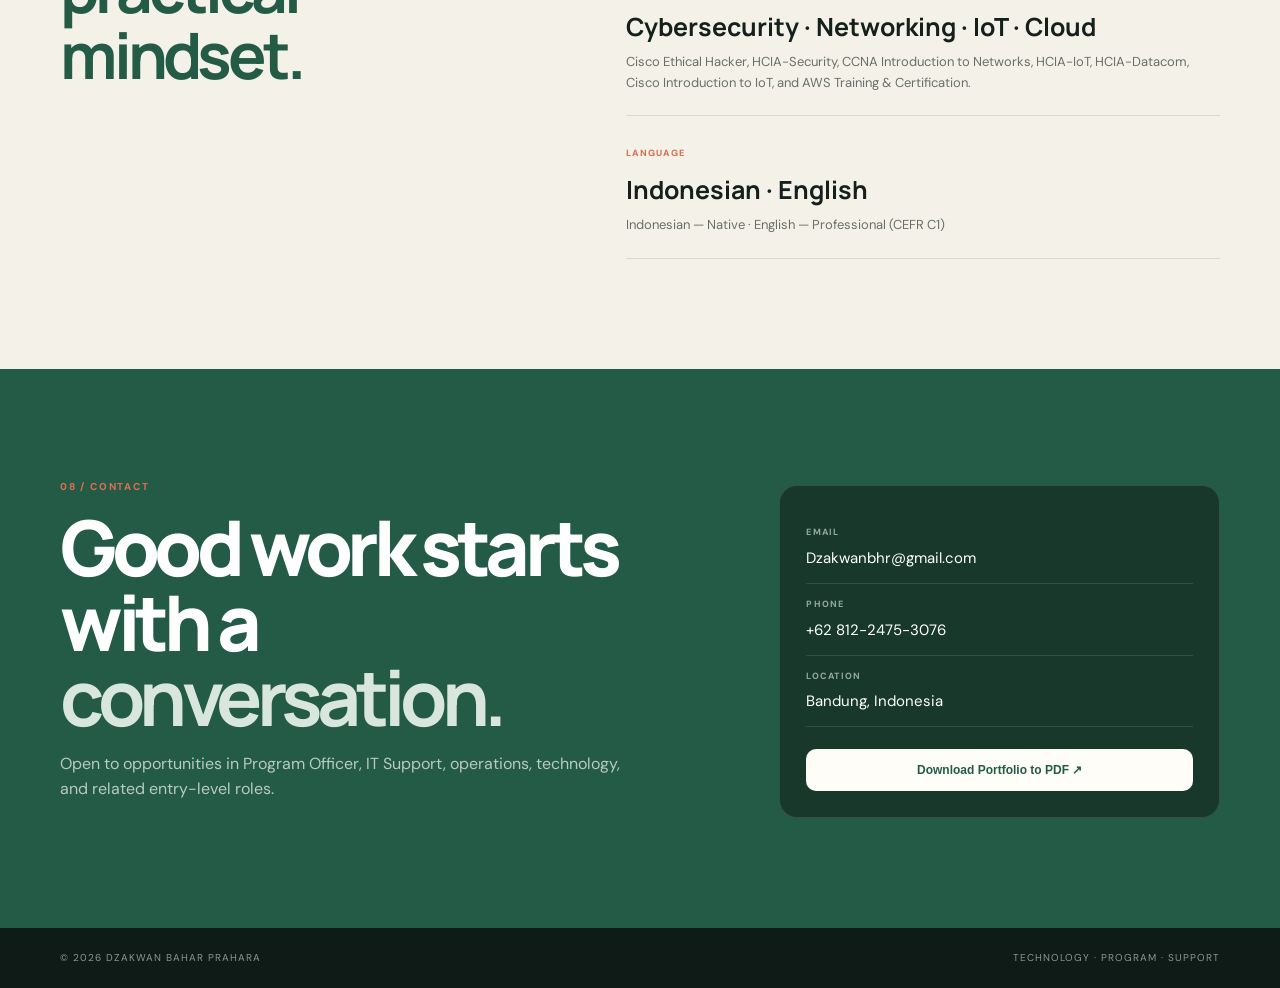
==== commit 9a0cf8d7: "Update index.html" ====
--- a/index.html
+++ b/index.html
@@ -4,7 +4,8 @@
   <meta charset="UTF-8" />
   <meta name="viewport" content="width=device-width, initial-scale=1.0" />
   <meta name="description" content="Dzakwan Bahar Prahara — Technology, Program & IT Support Portfolio." />
-  <title>Dzakwan Bahar Prahara | Technology & Program Portfolio</title>
+  <title>Portfolio of Dzakwan </title>
+  <link rel="icon" type="image/png" sizes="32x32" href="images/thumb_porto.png">
   <link rel="preconnect" href="https://fonts.googleapis.com">
   <link rel="preconnect" href="https://fonts.gstatic.com" crossorigin>
   <link href="https://fonts.googleapis.com/css2?family=DM+Sans:wght@400;500;600;700&family=Manrope:wght@500;600;700;800&display=swap" rel="stylesheet">
@@ -14,10 +15,10 @@
   <div class="progress-bar" id="progressBar"></div>
   <header class="site-header">
     <nav class="navbar container">
-      <a class="brand" href="#home">DZ<span>/</span></a>
+      <a class="brand" href="#home">Dzakwan<span>'s</span></a>
       <div class="nav-links" id="navLinks">
         <a href="#about">About</a><a href="#experience">Experience</a><a href="#projects">Projects</a><a href="#activities">Activities</a><a href="#skills">Skills</a><a href="#education">Education</a><a href="#contact">Contact</a>
-        <button class="nav-pdf" id="exportPdfBtn">Export PDF</button>
+        <a class="nav-pdf" href="https://drive.google.com/file/d/1O0bQf0uPR5VcLyb4M9pfVOfTcq0fJCLk/view?usp=sharing">Download CV</a>
       </div>
       <button class="menu-toggle" aria-label="Toggle navigation" aria-expanded="false"><span></span><span></span><span></span></button>
     </nav>
@@ -35,8 +36,25 @@
         </div>
         <div class="hero-visual reveal delay-1">
           <div class="orbit orbit-1"></div><div class="orbit orbit-2"></div>
-          <div class="identity-card"><div class="identity-top"><span>PROFILE 2026</span><span>BDG / ID</span></div><div class="identity-monogram">Jay.</div><div><strong>Dzakwan Bahar Prahara</strong><p>Technology · Program · IT Support</p></div><div class="identity-bottom"><span>Problem solving</span><span>Coordination</span><span>Implementation</span></div></div>
-          <div class="floating-note note-a">RESPONSIVE WEB</div><div class="floating-note note-b">PROGRAM OPS</div><div class="floating-note note-c">IT SUPPORT</div>
+          <div class="identity-card">
+    <div class="identity-top">
+        <span>PROFILE 2026</span>
+        <span>BDG / ID</span>
+    </div>
+
+    <img src="images/profile.jpeg" class="img-circle">
+
+    <div>
+        <strong>Dzakwan B.P. (Jay)</strong>
+        <p>Technology · Program · IT Support</p>
+    </div>
+
+    <div class="identity-bottom">
+        <span>Problem solving</span>
+        <span>Coordination</span>
+        <span>Implementation</span>
+    </div>
+</div>
         </div>
       </div>
       <div class="hero-strip container"><span>Based in Bandung, Indonesia</span><span>Open to technology & program roles</span><span>Scroll to explore ↓</span></div>
@@ -66,12 +84,12 @@
     
     <section id="projects" class="section projects-section">
       <div class="container">
-        <div class="section-intro light reveal"><div><span class="section-label">04 / PROJECTS</span><h2>Selected work,<br><strong>ready to be showcased.</strong></h2></div><p>Use these cards for websites, dashboards, IoT builds, program deliverables, or other work samples. The placeholders are intentionally easy to edit.</p></div>
+        <div class="section-intro light reveal"><div><span class="section-label">04 / PROJECTS</span><h2>Selected work,<br><strong>ready to be showcased.</strong></h2></div><p>Throughout my academic journey and professional career, I have gained diverse project experience that has strengthened both my technical skills and my ability to collaborate effectively in real-world environments.</p></div>
         <div class="project-grid">
-          <article class="project-card project-placeholder reveal"><div class=""><img src="images/karib.png" class="img-responsive"></div><div class="project-body"><div class="project-meta"><span>01 · WEBSITE</span><span>2026</span></div><h3>Wadah Karib</h3><p>Wadah Karib is an information platform that provides accessible resources and education on health and DSD-related topics in Indonesia. The platform aims to improve public awareness and connect individuals and families with reliable information and support services.</p><div class="tags"><span>UI/UX</span><span>HTML</span><span>CSS</span><span>PHP</span><span>MySQL</span><span>JavaScript</span><span>Bootstrap</span></div><div class="project-links"><a href="https://wadahkarib.com/">Go to website ↗</a></div></div></article>
-          <article class="project-card project-placeholder reveal"><div class=""><img src="images/ssi.png" class="img-responsive"></div><div class="project-body"><div class="project-meta"><span>02 · WEBSITE</span><span>2026</span></div><h3>Sekolah Sinar Indonesia</h3><p>Sekolah Sinar Indonesia is an education platform focused on holistic, learner-centered development through structured learning programs, interactive activities, and character development.</p><div class="tags"><span>UI/UX</span><span>HTML</span><span>CSS</span><span>PHP</span><span>MySQL</span><span>JavaScript</span><span>Bootstrap</span></div><div class="project-links"><a href="https://sekolahsinarindonesia.com/">Go to website ↗</a></div></div></article>
-          <article class="project-card project-placeholder reveal"><div class=""><img src="images/samahita.png" class="img-responsive"></div><div class="project-body"><div class="project-meta"><span>03 · Final Project</span><span>2025</span></div><h3>Samahita Foundation Website Prototype</h3><p>This final project focuses on designing and implementing the Samahita Foundation website as a digital platform for gender equality advocacy. The website provides educational information, articles, news, and programs, as well as a reporting feature for victims of gender-based violence. It aims to make reporting more accessible while improving public education, organizational transparency, and accountability.</p><div class="tags"><span>Facilitation</span><span>Coordination</span><span>Reporting</span></div><div class="project-links"><a href="https://garuda.kemdiktisaintek.go.id/documents/detail/5752306">Read More ↗</a></div></div></article>
-          <article class="project-card project-placeholder reveal"><div class="project-media placeholder-media cool"><span>PROJECT IMAGE</span><small>Replace with device / system photo</small></div><div class="project-body"><div class="project-meta"><span>04 · TECH</span><span>2024–26</span></div><h3>Your IT / IoT Project</h3><p>Perfect for networking labs, IoT prototypes, technical support work, security exercises, or system implementation.</p><div class="tags"><span>IoT</span><span>Networking</span><span>AWS</span></div><div class="project-links"><a href="#">Technical Notes →</a><a href="#">Repository ↗</a></div></div></article>
+          <article class="project-card project-placeholder reveal"><div class=""><img src="images/karib.png" class="img-responsive"></div><div class="project-body"><div class="project-meta"><span>01 · WEBSITE</span><span>2026</span></div><h3>Wadah Karib</h3><p>In collaboration with Yifos Indonesia, I developed the Wadah Karib website, a platform providing accessible health and DSD-related education for the Indonesian public. Beyond the core website, I implemented content and image management tools, along with accessibility features such as text-to-speech and adjustable reading modes, ensuring the platform remained inclusive and easy to use for all visitors.</p><div class="tags"><span>UI/UX</span><span>HTML</span><span>CSS</span><span>PHP</span><span>MySQL</span><span>JavaScript</span><span>Bootstrap</span></div><div class="project-links"><a href="https://wadahkarib.com/">Go to website ↗</a></div></div></article>
+          <article class="project-card project-placeholder reveal"><div class=""><img src="images/ssi.png" class="img-responsive"></div><div class="project-body"><div class="project-meta"><span>02 · WEBSITE</span><span>2026</span></div><h3>Sekolah Sinar Indonesia</h3><p>As part of my work with PT Seluas Tanah Merah, I designed and developed the Sekolah Sinar Indonesia website, an educational platform built around holistic, learner-centered principles. The site integrates structured learning programs, interactive activities, and character development features to create a comprehensive learning experience.</p><div class="tags"><span>UI/UX</span><span>HTML</span><span>CSS</span><span>PHP</span><span>MySQL</span><span>JavaScript</span><span>Bootstrap</span></div><div class="project-links"><a href="https://sekolahsinarindonesia.com/">Go to website ↗</a></div></div></article>
+          <article class="project-card project-placeholder reveal"><div class=""><img src="images/samahita.png" class="img-responsive"></div><div class="project-body"><div class="project-meta"><span>03 · Final Project</span><span>2025</span></div><h3>Samahita Foundation Website Prototype</h3><p>This final project focuses on designing and implementing the Samahita Foundation website as a digital platform for gender equality advocacy. The website provides educational information, articles, news, and programs, as well as a reporting feature for victims of gender-based violence. It aims to make reporting more accessible while improving public education, organizational transparency, and accountability.</p><div class="tags"><span>UI/UX</span><span>HTML</span><span>CSS</span><span>PHP</span><span>MySQL</span><span>JavaScript</span><span>Bootstrap</span></div><div class="project-links"><a href="https://garuda.kemdiktisaintek.go.id/documents/detail/5752306">Read More ↗</a></div></div></article>
+          <article class="project-card project-placeholder reveal"><div class=""><img src="images/Iot.png" class="img-responsive"></div><div class="project-body"><div class="project-meta"><span>04 · IoT TECH</span><span>2024-2025</span></div><h3>IoT Project Modules</h3><p>(1) Humidity & Temperature, and Light Intensity Monitoring System Using DHT22 and GY-302 BH1750; ini menjelaskan sistem monitoring yang mengukur suhu, kelembapan, dan intensitas cahaya secara real-time menggunakan sensor DHT22 dan GY-302 BH1750, guna memantau kondisi lingkungan suatu ruangan atau area.(2) ESP32 Programming and Interfacing ESP32 with Sensors and Actuators; Judul ini menjelaskan modul pemrograman ESP32 untuk membaca data sensor dan mengendalikan aktuator seperti relay dan OLED melalui komunikasi I2C dan Arduino IDE, sebagai dasar dalam desain sistem embedded dan IoT.</p><div class="tags"><span>IoT</span><span>C++</span><span>Testing</span></div><div class="project-links"><a href="https://docs.google.com/document/d/1TG4nnhMv9PAyRr8mALeLbQ5T1G1eQCBF/edit?usp=sharing&ouid=110912685564800306056&rtpof=true&sd=true">Read report (1)</a><a href="https://drive.google.com/file/d/16DgjVZ-bwwr0Yy6kV8QCOaHAeGf9sKmY/view?usp=sharing">Read modules (2)</a></div></div></article>
         </div>
       </div>
     </section>
@@ -125,7 +143,7 @@
     </section>
 
     <section id="contact" class="section contact-section">
-      <div class="container contact-layout"><div class="reveal"><span class="section-label">08 / CONTACT</span><h2>Good work starts<br>with a <strong>conversation.</strong></h2><p>Open to opportunities in Program Officer, IT Support, operations, technology, and related entry-level roles.</p></div><div class="contact-box reveal delay-1"><div><span>EMAIL</span><a href="mailto:Dzakwanbhr@gmail.com">Dzakwanbhr@gmail.com</a></div><div><span>PHONE</span><a href="tel:+6281224753076">+62 812-2475-3076</a></div><div><span>LOCATION</span><p>Bandung, Indonesia</p></div><button class="btn btn-light" id="contactPdfBtn">Export portfolio to PDF ↗</button></div></div>
+      <div class="container contact-layout"><div class="reveal"><span class="section-label">08 / CONTACT</span><h2>Good work starts<br>with a <strong>conversation.</strong></h2><p>Open to opportunities in Program Officer, IT Support, operations, technology, and related entry-level roles.</p></div><div class="contact-box reveal delay-1"><div><span>EMAIL</span><a href="mailto:Dzakwanbhr@gmail.com">Dzakwanbhr@gmail.com</a></div><div><span>PHONE</span><a href="tel:+6281224753076">+62 812-2475-3076</a></div><div><span>LOCATION</span><p>Bandung, Indonesia</p></div><button class="btn btn-light" href="https://drive.google.com/file/d/19aeoQkpLRiSsKj2-YuqCTgqlx-MLudXy/view?usp=sharing">Download Portfolio to PDF ↗</button></div></div>
     </section>
   </main>
 
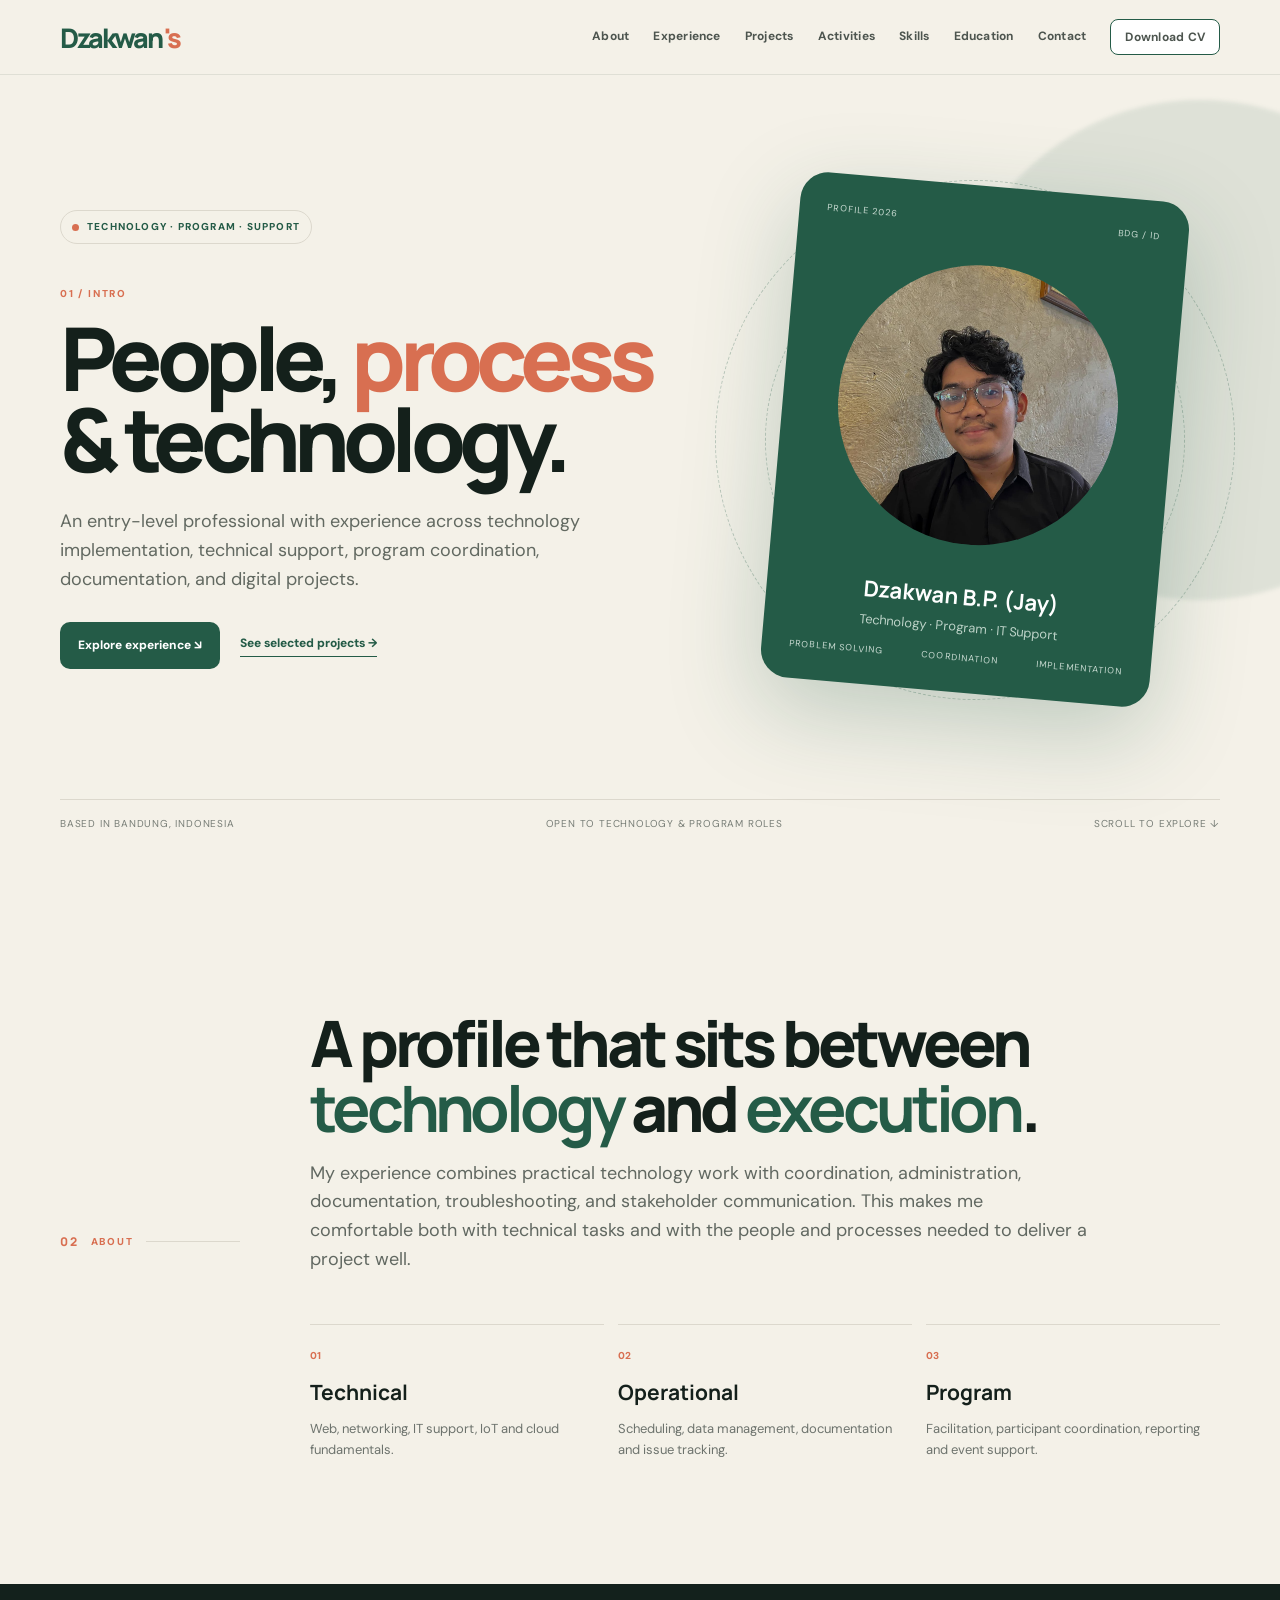
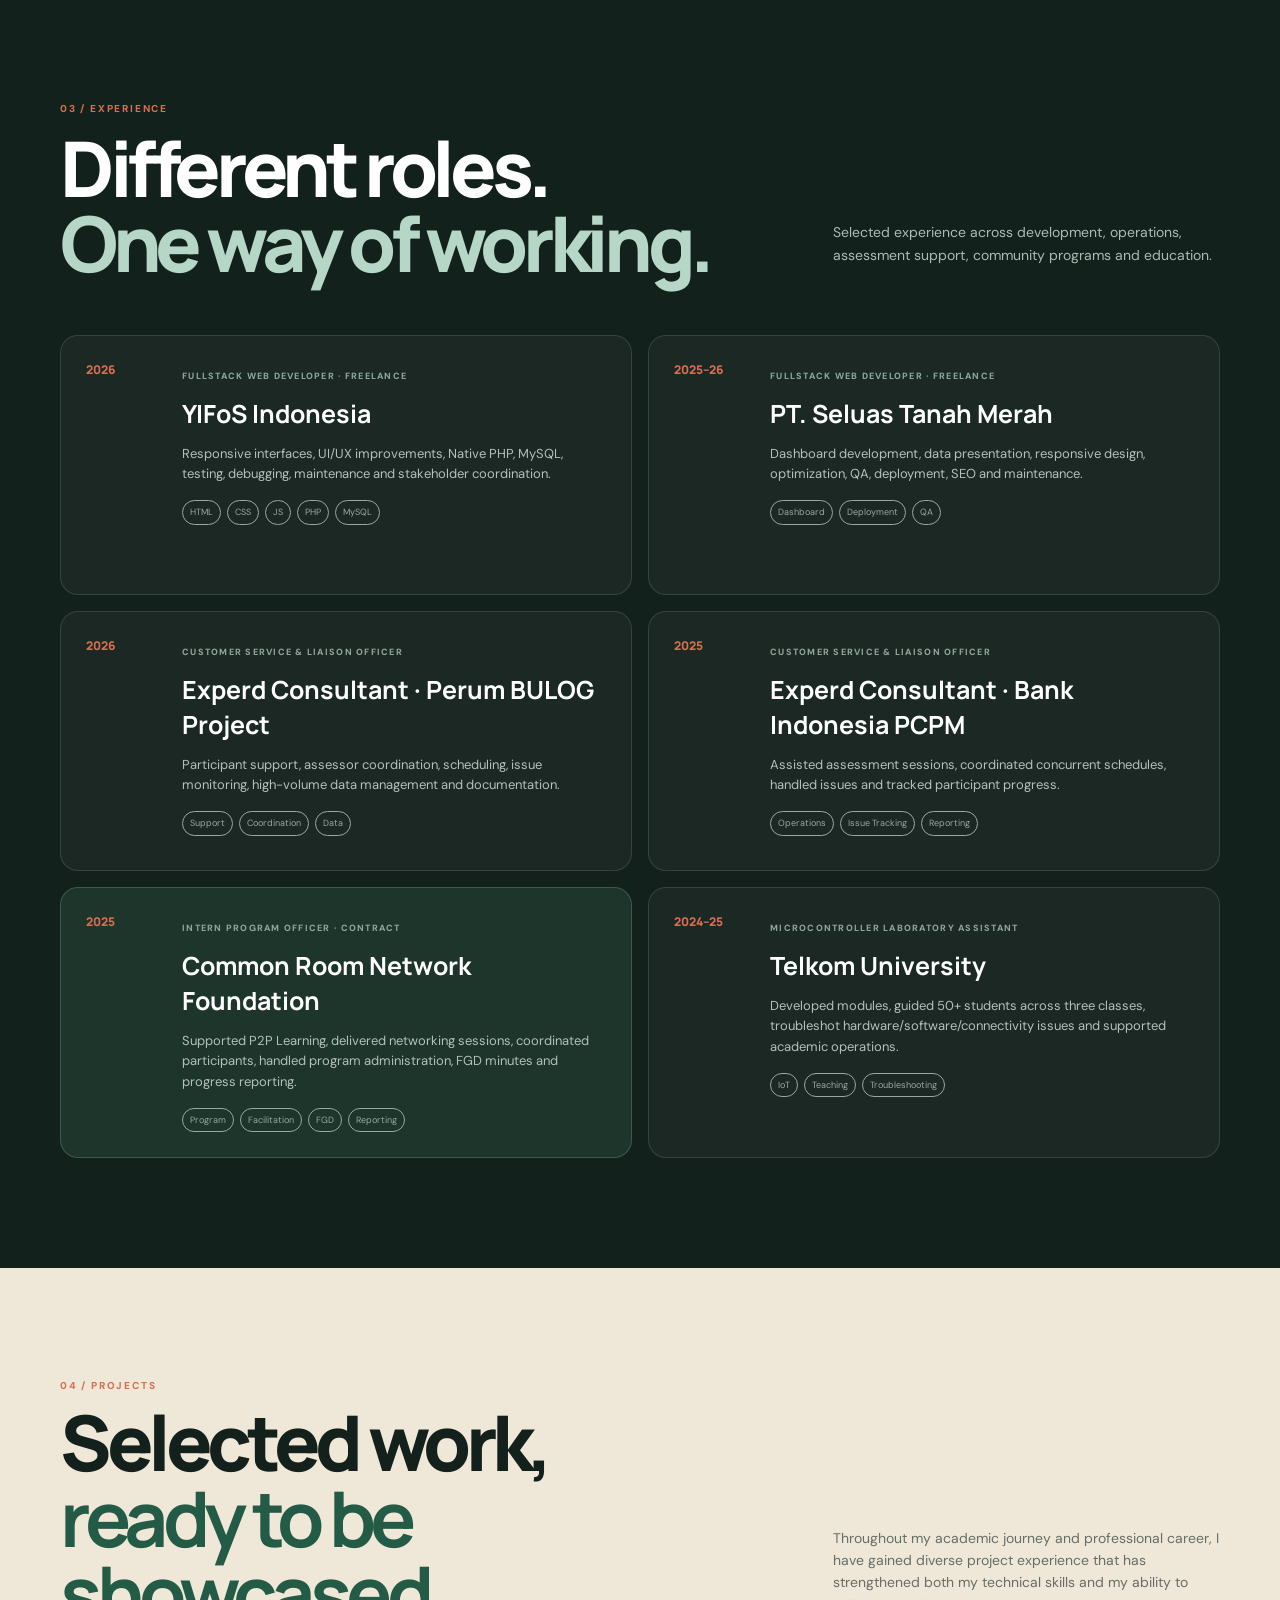
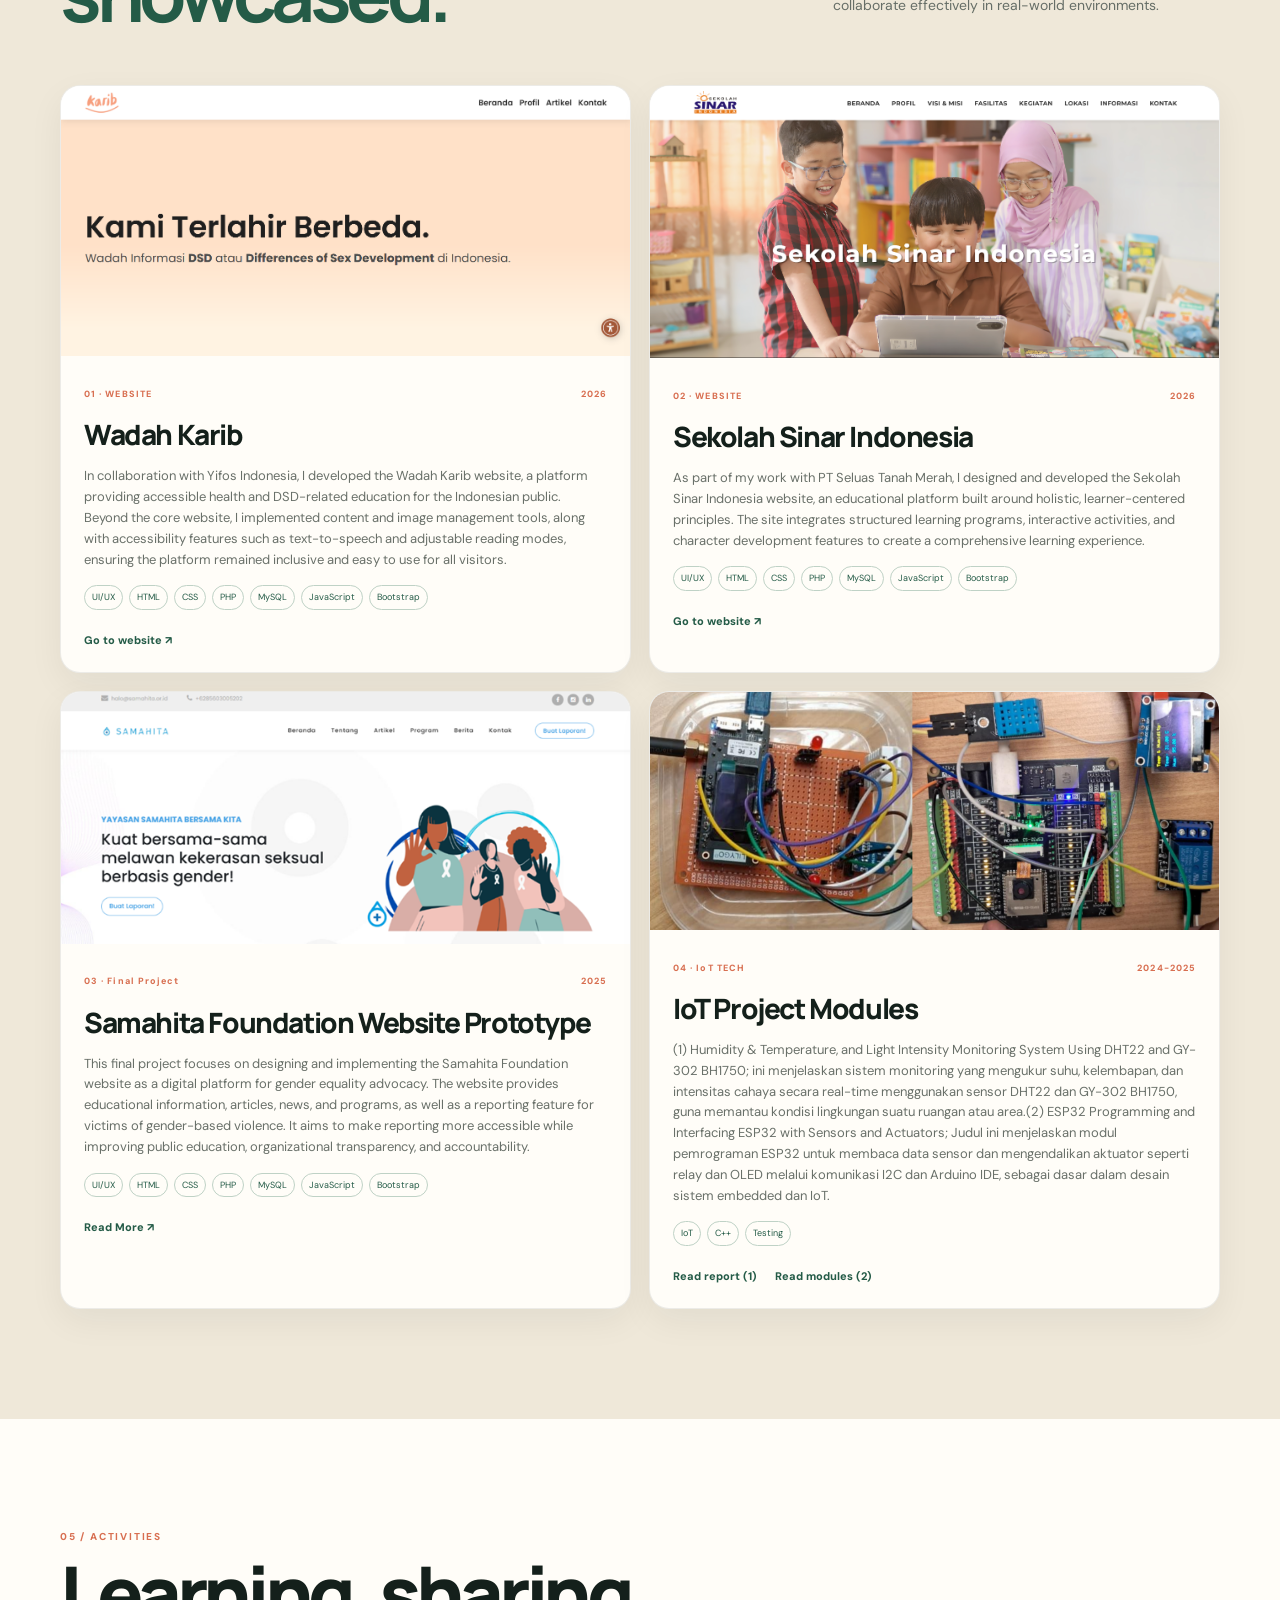
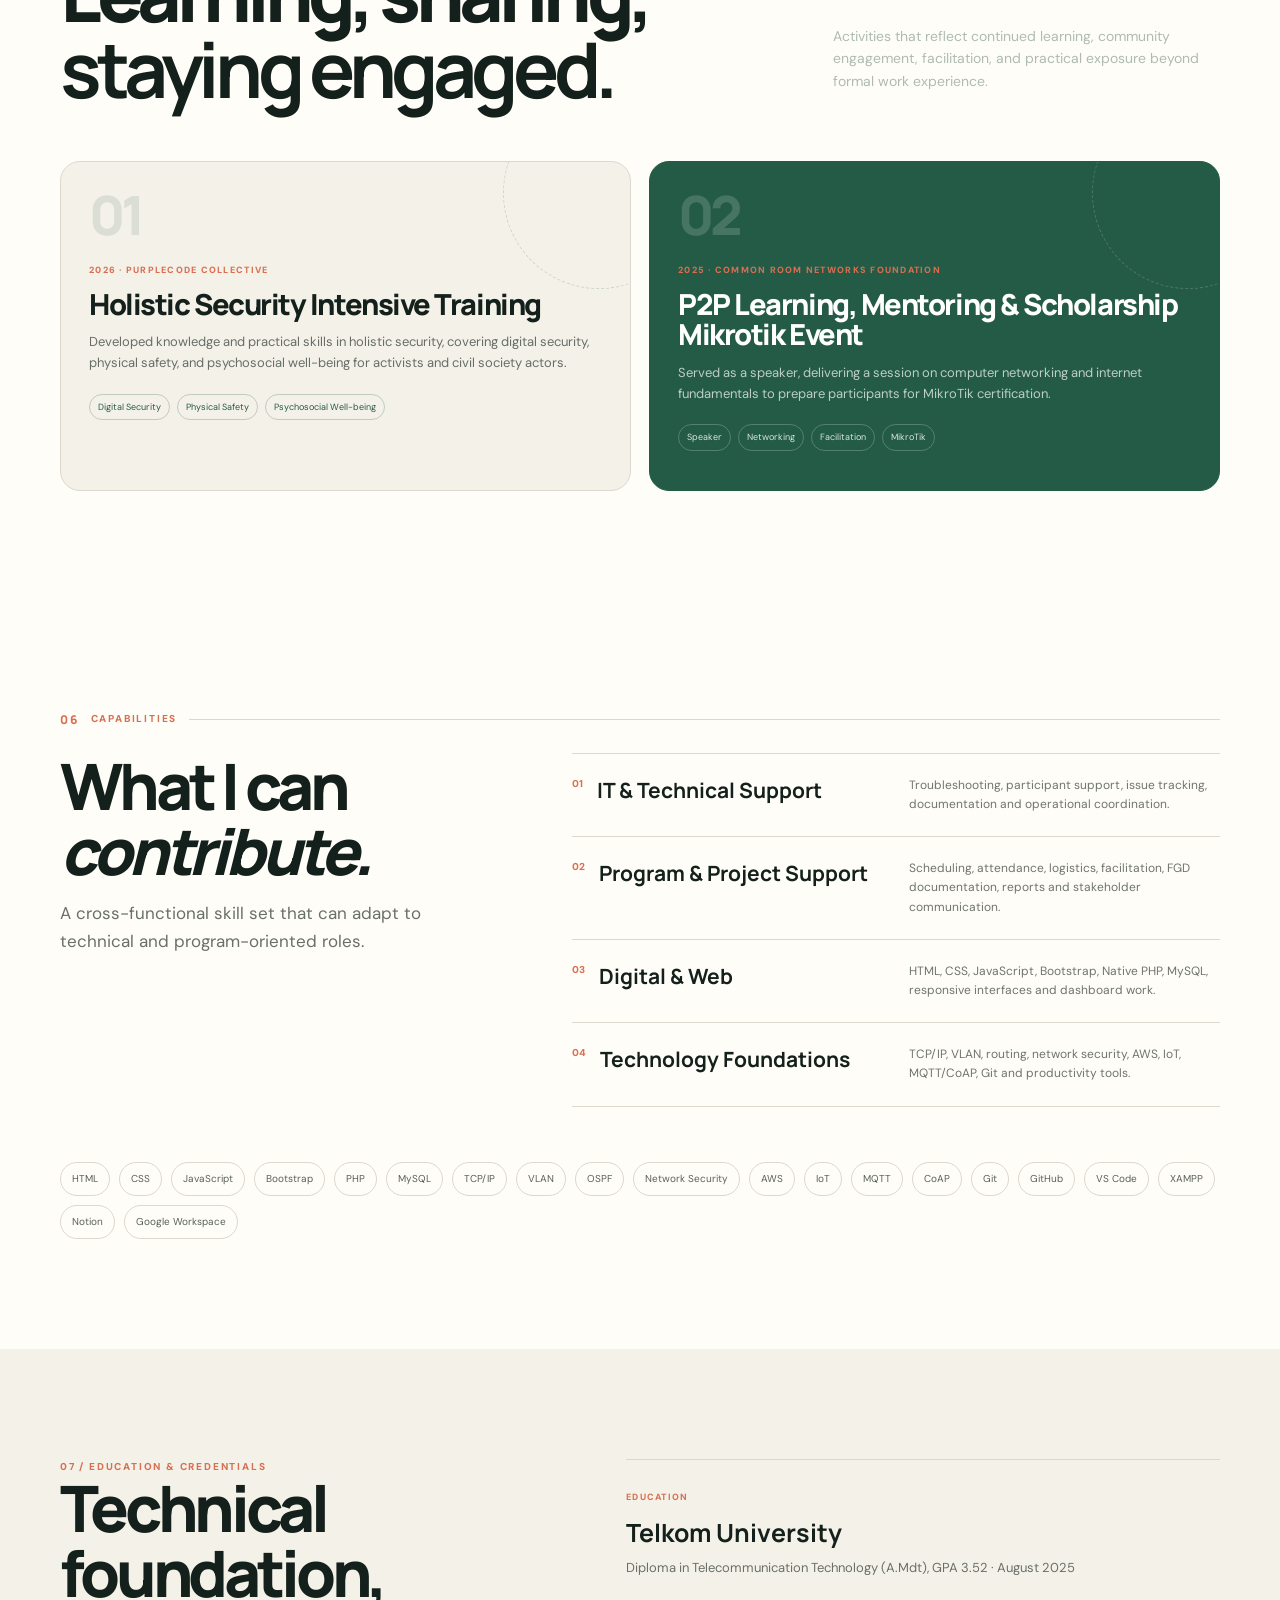
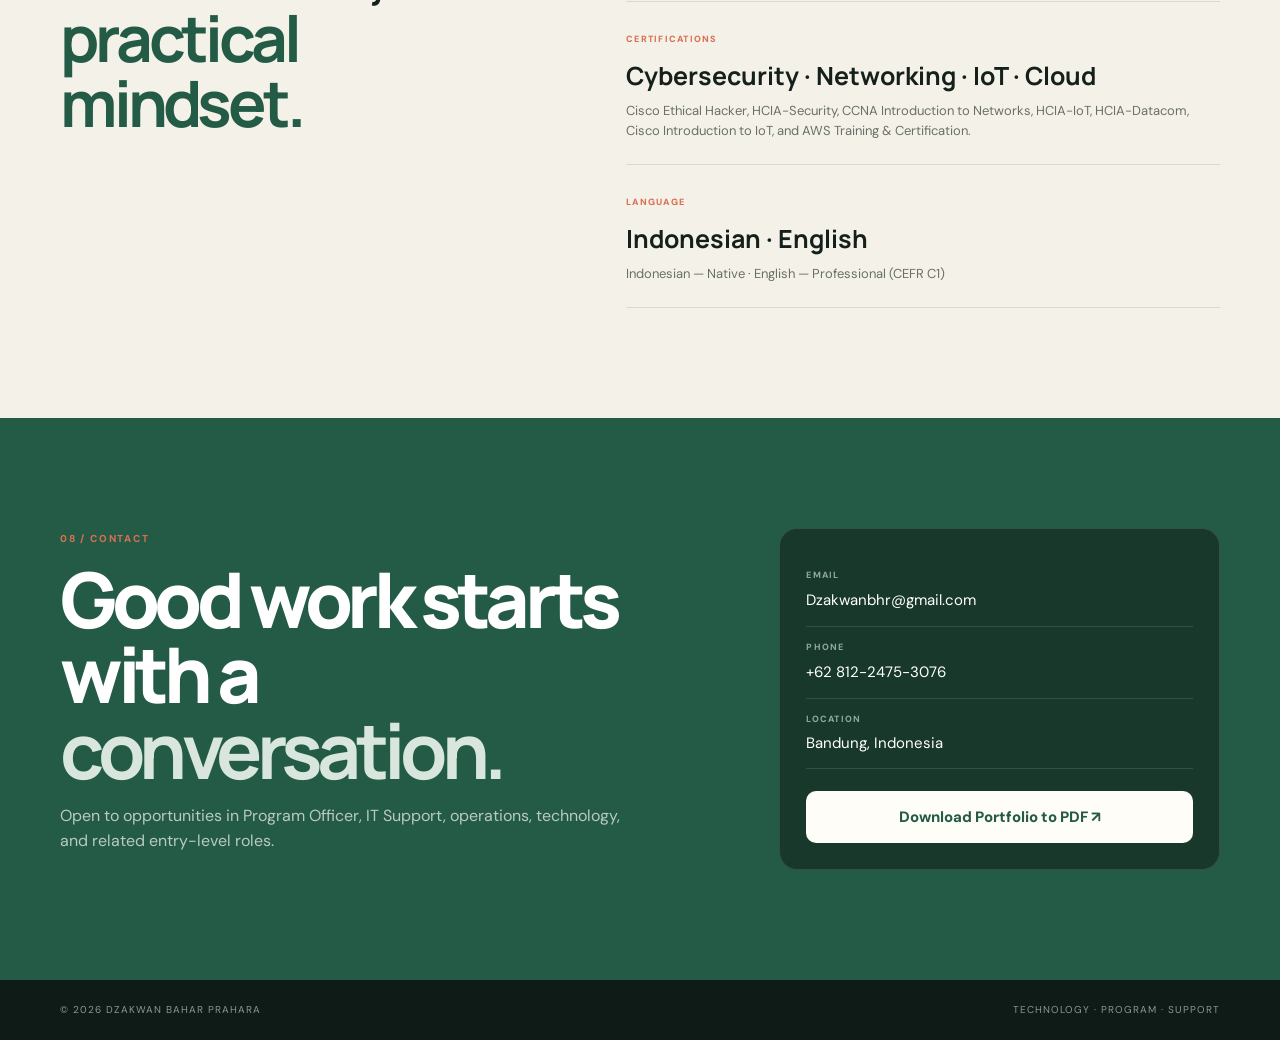
==== commit 2627a0a0: "Update index.html" ====
--- a/index.html
+++ b/index.html
@@ -143,7 +143,7 @@
     </section>
 
     <section id="contact" class="section contact-section">
-      <div class="container contact-layout"><div class="reveal"><span class="section-label">08 / CONTACT</span><h2>Good work starts<br>with a <strong>conversation.</strong></h2><p>Open to opportunities in Program Officer, IT Support, operations, technology, and related entry-level roles.</p></div><div class="contact-box reveal delay-1"><div><span>EMAIL</span><a href="mailto:Dzakwanbhr@gmail.com">Dzakwanbhr@gmail.com</a></div><div><span>PHONE</span><a href="tel:+6281224753076">+62 812-2475-3076</a></div><div><span>LOCATION</span><p>Bandung, Indonesia</p></div><button class="btn btn-light" href="https://drive.google.com/file/d/19aeoQkpLRiSsKj2-YuqCTgqlx-MLudXy/view?usp=sharing">Download Portfolio to PDF ↗</button></div></div>
+      <div class="container contact-layout"><div class="reveal"><span class="section-label">08 / CONTACT</span><h2>Good work starts<br>with a <strong>conversation.</strong></h2><p>Open to opportunities in Program Officer, IT Support, operations, technology, and related entry-level roles.</p></div><div class="contact-box reveal delay-1"><div><span>EMAIL</span><a href="mailto:Dzakwanbhr@gmail.com">Dzakwanbhr@gmail.com</a></div><div><span>PHONE</span><a href="tel:+6281224753076">+62 812-2475-3076</a></div><div><span>LOCATION</span><p>Bandung, Indonesia</p></div><a class="btn btn-light" href="https://drive.google.com/file/d/19aeoQkpLRiSsKj2-YuqCTgqlx-MLudXy/view?usp=sharing">Download Portfolio to PDF ↗</a></div></div>
     </section>
   </main>
 
--- a/css/style.css
+++ b/css/style.css
@@ -1,9 +1,1187 @@
-:root{--ink:#14201b;--paper:#f4f1e8;--white:#fffdf8;--muted:#70766f;--line:#dcd8cd;--green:#245b47;--green2:#2f795e;--dark:#13211c;--cream:#efe8d9;--coral:#d86f51;--yellow:#e4c35b;--shadow:0 20px 70px rgba(20,32,27,.10)}*{box-sizing:border-box}html{scroll-behavior:smooth}body{margin:0;background:var(--paper);color:var(--ink);font-family:'DM Sans',sans-serif;line-height:1.6}a{text-decoration:none;color:inherit}.container{width:min(1160px,calc(100% - 42px));margin:auto}.progress-bar{position:fixed;left:0;top:0;height:4px;width:0;background:var(--coral);z-index:1200}.site-header{position:fixed;top:0;left:0;right:0;z-index:1100;background:rgba(244,241,232,.9);backdrop-filter:blur(16px);border-bottom:1px solid rgba(20,32,27,.09)}.navbar{height:74px;display:flex;align-items:center;justify-content:space-between}.brand{font:800 27px Manrope;color:var(--green);letter-spacing:-.08em}.brand span{color:var(--coral);margin-left:2px}.nav-links{display:flex;align-items:center;gap:24px}.nav-links a{font-size:12px;font-weight:700;color:#4d554f;letter-spacing:.02em}.nav-links a:hover{color:var(--coral)}.nav-pdf{border:1px solid var(--green);padding:9px 14px;border-radius:8px;background:var(--green);color:white;font:700 12px 'DM Sans';cursor:pointer}.menu-toggle{display:none;border:0;background:transparent}.menu-toggle span{display:block;width:24px;height:2px;margin:4px 0;background:var(--ink)}.section{padding:110px 0}.hero{min-height:100vh;padding-top:150px;padding-bottom:48px;background:var(--paper);display:flex;flex-direction:column;justify-content:center;position:relative;overflow:hidden}.hero:before{content:'';position:absolute;width:500px;height:500px;border-radius:50%;right:-170px;top:100px;background:rgba(36,91,71,.10);filter:blur(2px)}.hero-grid{display:grid;grid-template-columns:1.1fr .9fr;align-items:center;gap:70px;position:relative}.kicker{display:inline-flex;gap:8px;align-items:center;padding:8px 11px;border:1px solid var(--line);border-radius:999px;font-size:10px;font-weight:800;color:var(--green);letter-spacing:.12em}.kicker-dot{width:7px;height:7px;border-radius:50%;background:var(--coral)}.hero-index,.section-label-light,.section-label{font-size:10px;letter-spacing:.18em;font-weight:800;color:var(--coral)}.hero-index{margin:42px 0 15px}.hero h1{font:800 clamp(58px,8vw,108px)/.92 Manrope;letter-spacing:-.075em;margin:0;max-width:900px}.hero h1 i{font-style:normal;color:var(--coral)}.hero-lead{max-width:620px;font-size:18px;color:#626961;margin:28px 0}.hero-actions{display:flex;align-items:center;gap:20px;flex-wrap:wrap}.btn{display:inline-flex;align-items:center;justify-content:center;padding:14px 18px;border-radius:10px;font-size:12px;font-weight:800}.btn-dark{background:var(--green);color:#fff}.btn-light{background:var(--white);color:var(--green);border:0;cursor:pointer}.text-button{font-size:12px;font-weight:800;color:var(--green);border-bottom:1px solid var(--green);padding-bottom:3px}.hero-visual{position:relative;height:540px;display:flex;align-items:center;justify-content:center}.identity-card{width:min(390px,85%);aspect-ratio:4/5.2;background:var(--green);color:#fff;border-radius:28px;padding:28px;box-shadow:0 30px 90px rgba(36,91,71,.25);display:flex;flex-direction:column;justify-content:space-between;transform:rotate(5deg);position:relative;z-index:2}.identity-top,.identity-bottom{display:flex;justify-content:space-between;gap:12px;font-size:9px;letter-spacing:.12em;text-transform:uppercase;color:#c9dbd2}.identity-monogram{font:800 100px Manrope;letter-spacing:-.1em;color:#eef4ef}.identity-card strong{font:700 22px Manrope}.identity-card p{margin:6px 0 0;color:#bdd3c8;font-size:13px}.identity-bottom{flex-wrap:wrap}.orbit{position:absolute;border:1px dashed rgba(36,91,71,.28);border-radius:50%}.orbit-1{width:420px;height:420px}.orbit-2{width:520px;height:520px}.floating-note{position:absolute;background:var(--white);padding:12px 14px;border:1px solid var(--line);border-radius:10px;box-shadow:var(--shadow);font:800 9px Manrope;letter-spacing:.09em;z-index:4}.note-a{left:2%;top:17%;transform:rotate(-7deg)}.note-b{right:0;top:49%;transform:rotate(6deg)}.note-c{left:10%;bottom:15%;transform:rotate(3deg)}.hero-strip{display:flex;justify-content:space-between;border-top:1px solid var(--line);padding-top:16px;margin-top:70px;color:#777d76;font-size:10px;letter-spacing:.08em;text-transform:uppercase}.two-column{display:grid;grid-template-columns:180px 1fr;gap:70px}.section-label{display:flex;align-items:center;gap:12px;color:var(--coral)}.section-label>span{font:800 12px Manrope}.section-label p{margin:0}.rule{height:1px;background:var(--line);flex:1}.content-column h2,.skills-section h2,.education-section h2{font:800 clamp(40px,5vw,68px)/1.02 Manrope;letter-spacing:-.065em;margin:0;max-width:850px}.content-column h2 strong,.education-section h2 strong{color:var(--green)}.content-column>p{max-width:780px;font-size:18px;color:#616861}.trait-grid{display:grid;grid-template-columns:repeat(3,1fr);gap:14px;margin-top:50px}.trait-grid article{border-top:1px solid var(--line);padding-top:16px}.trait-grid article span{font-size:10px;color:var(--coral);font-weight:800}.trait-grid h3{font:700 21px Manrope;margin:12px 0 6px}.trait-grid p{font-size:13px;color:#6d736d}.dark-section{background:var(--dark);color:#fff}.section-intro{display:grid;grid-template-columns:1fr .55fr;gap:70px;align-items:end;margin-bottom:55px}.section-intro h2{font:800 clamp(45px,6vw,78px)/.98 Manrope;letter-spacing:-.07em;margin:10px 0 0}.section-intro h2 em{font-style:normal;color:#b6d6c7}.section-intro>p{color:#aebbb3;max-width:420px;font-size:14px}.experience-grid{display:grid;grid-template-columns:repeat(2,1fr);gap:16px}.experience-item{border:1px solid rgba(255,255,255,.12);background:rgba(255,255,255,.035);padding:25px;border-radius:18px;min-height:260px;display:grid;grid-template-columns:72px 1fr;gap:24px;transition:.25s}.experience-item:hover{transform:translateY(-4px);border-color:rgba(216,111,81,.55)}.experience-item.featured{background:#1d352b;border-color:rgba(182,214,199,.22)}.experience-year{font:800 12px Manrope;color:var(--coral)}.experience-type{font-size:9px;letter-spacing:.14em;color:#8fa79a;font-weight:800}.experience-item h3{font:700 25px Manrope;margin:9px 0}.experience-item p{font-size:13px;color:#b4c0b9}.tags{display:flex;flex-wrap:wrap;gap:6px;margin-top:15px}.tags span{font-size:9px;border:1px solid currentColor;padding:4px 7px;border-radius:999px;color:#96aa9f}.projects-section{background:var(--cream)}.section-intro.light .section-label{color:var(--coral)}.section-intro.light h2 strong{color:var(--green)}.section-intro.light>p{color:#666e67}.project-grid{display:grid;grid-template-columns:repeat(2,1fr);gap:18px}.project-card{background:var(--white);border-radius:20px;overflow:hidden;border:1px solid rgba(20,32,27,.08);box-shadow:0 12px 35px rgba(20,32,27,.06)}.project-media{height:260px;display:flex;align-items:center;justify-content:center;flex-direction:column;gap:8px;position:relative;overflow:hidden}.placeholder-media{background:linear-gradient(135deg,#d3dccf,#aebfb1)}.placeholder-media.alt{background:linear-gradient(135deg,#d9d0bd,#b9ad96)}.placeholder-media.warm{background:linear-gradient(135deg,#ead4ca,#c6a08f)}.placeholder-media.cool{background:linear-gradient(135deg,#cbd8df,#9aaeb9)}.placeholder-media:before{content:'';position:absolute;width:180px;height:180px;border:1px dashed rgba(20,32,27,.3);border-radius:50%}.placeholder-media span{font:800 20px Manrope;letter-spacing:.08em;z-index:1;color:var(--ink)}.placeholder-media small{font-size:11px;color:#4e5850;z-index:1}.project-body{padding:23px}.project-meta{display:flex;justify-content:space-between;font-size:9px;font-weight:800;color:var(--coral);letter-spacing:.12em}.project-body h3{font:800 28px Manrope;letter-spacing:-.05em;margin:14px 0 8px}.project-body p{font-size:13px;color:#697069;min-height:64px}.project-body .tags span{color:var(--green);border-color:#bfd2c6}.project-links{display:flex;gap:18px;margin-top:22px;font-size:11px;font-weight:800;color:var(--green)}
-.activities-section{background:var(--white)}.activity-grid{display:grid;grid-template-columns:repeat(2,1fr);gap:18px}.activity-card{position:relative;border:1px solid var(--line);border-radius:20px;padding:28px;background:var(--paper);overflow:hidden;min-height:330px}.activity-card:before{content:'';position:absolute;width:190px;height:190px;border:1px dashed rgba(36,91,71,.18);border-radius:50%;right:-65px;top:-65px}.activity-card.featured{background:var(--green);color:#fff;border-color:var(--green)}.activity-card.featured:before{border-color:rgba(255,255,255,.18)}.activity-number{font:800 54px/.9 Manrope;letter-spacing:-.07em;color:rgba(36,91,71,.12)}.activity-card.featured .activity-number{color:rgba(255,255,255,.16)}.activity-year{font-size:9px;letter-spacing:.14em;font-weight:800;color:var(--coral);margin-top:24px}.activity-card h3{font:800 29px/1.05 Manrope;letter-spacing:-.05em;margin:12px 0}.activity-card p{font-size:13px;color:#666e67;max-width:560px}.activity-card.featured p{color:#bdcec5}.activity-tags{display:flex;flex-wrap:wrap;gap:7px;margin-top:20px}.activity-tags span{font-size:9px;padding:5px 8px;border:1px solid rgba(36,91,71,.25);border-radius:999px;color:var(--green)}.activity-card.featured .activity-tags span{color:#d8e6de;border-color:rgba(216,230,222,.26)}
-.skills-section{background:var(--white)}.skills-layout{display:grid;grid-template-columns:.8fr 1.2fr;gap:80px;margin-top:25px}.muted-lead{font-size:17px;color:#697069;max-width:520px}.skill-list{border-top:1px solid var(--line)}.skill-row{display:grid;grid-template-columns:1fr 1fr;gap:25px;padding:22px 0;border-bottom:1px solid var(--line)}.skill-row>div{display:flex;gap:14px}.skill-row span{font-size:10px;color:var(--coral);font-weight:800}.skill-row h3{font:700 21px Manrope;margin:0}.skill-row p{font-size:12px;color:#6e746e;margin:0}.keyword-cloud{display:flex;flex-wrap:wrap;gap:9px;margin-top:55px}.keyword-cloud span{padding:8px 11px;border:1px solid var(--line);border-radius:999px;font-size:10px;color:#58615a}.education-section{background:var(--paper)}.education-layout{display:grid;grid-template-columns:.9fr 1.1fr;gap:80px}.credential-stack{border-top:1px solid var(--line)}.credential-stack article{padding:22px 0;border-bottom:1px solid var(--line)}.credential-stack span{font-size:9px;font-weight:800;letter-spacing:.14em;color:var(--coral)}.credential-stack h3{font:700 25px Manrope;margin:8px 0}.credential-stack p{font-size:13px;color:#697069;margin:0}.contact-section{background:var(--green);color:#fff}.contact-layout{display:grid;grid-template-columns:1fr .7fr;gap:90px;align-items:end}.contact-section h2{font:800 clamp(48px,6vw,78px)/.98 Manrope;letter-spacing:-.07em;margin:14px 0}.contact-section h2 strong{color:#d8e6de}.contact-section>div>div>p{color:#b9cac1;max-width:580px}.contact-box{background:#18382c;border:1px solid rgba(255,255,255,.12);padding:26px;border-radius:18px}.contact-box>div{padding:13px 0;border-bottom:1px solid rgba(255,255,255,.12)}.contact-box span{display:block;font-size:9px;letter-spacing:.14em;color:#91a89c;font-weight:800;margin-bottom:5px}.contact-box a,.contact-box p{margin:0;font-size:15px}.contact-box .btn{margin-top:22px;width:100%}.footer{background:#0f1b16;color:#899991;padding:22px 0}.footer-inner{display:flex;justify-content:space-between;font-size:10px;text-transform:uppercase;letter-spacing:.1em}.reveal{opacity:0;transform:translateY(24px);transition:opacity .7s ease,transform .7s ease}.reveal.visible{opacity:1;transform:none}.delay-1{transition-delay:.12s}@media(max-width:980px){.activity-grid{grid-template-columns:1fr}.hero-grid,.two-column,.section-intro,.skills-layout,.education-layout,.contact-layout{grid-template-columns:1fr}.hero{padding-top:125px}.hero-visual{height:460px}.trait-grid{grid-template-columns:1fr}.experience-grid,.project-grid{grid-template-columns:1fr}.section-intro{gap:20px}.skills-layout{gap:35px}.contact-layout{gap:40px}.nav-links{gap:14px}.nav-links a:nth-child(5){display:none}}@media(max-width:740px){.container{width:calc(100% - 28px)}.navbar{height:66px}.menu-toggle{display:block}.nav-links{position:fixed;left:0;right:0;top:66px;background:var(--paper);border-bottom:1px solid var(--line);display:flex;flex-direction:column;align-items:flex-start;padding:18px 14px;transform:translateY(-130%);transition:.25s;gap:14px}.nav-links.open{transform:translateY(0)}.nav-links a{font-size:15px}.nav-links a:nth-child(5){display:block}.hero h1{font-size:58px}.hero-visual{height:390px}.identity-card{width:280px}.identity-monogram{font-size:75px}.floating-note{font-size:8px;padding:9px}.hero-strip{flex-direction:column;gap:8px}.section{padding:80px 0}.two-column{gap:35px}.section-label{max-width:100%}.project-media{height:210px}.skill-row{grid-template-columns:1fr}.footer-inner{flex-direction:column;gap:7px}}@media print{body{background:#fff;color:#111}.site-header,.progress-bar,.menu-toggle,.hero-actions,.hero-strip,.floating-note,.orbit,.footer{display:none!important}.section{padding:40px 0;break-inside:avoid}.hero{min-height:auto;padding:45px 0;background:#f4f1e8}.hero-grid{grid-template-columns:1fr}.hero-visual{height:350px}.identity-card{transform:none;box-shadow:none}.content-column>p,.muted-lead,.experience-item p,.project-body p,.skill-row p,.credential-stack p{font-size:11px}.experience-grid,.project-grid{grid-template-columns:1fr 1fr}.experience-item,.project-card{break-inside:avoid;box-shadow:none}.projects-section,.about-section,.skills-section,.education-section,.hero{background:#fff}.dark-section{background:#13211c!important}.contact-section{background:#245b47!important}.reveal{opacity:1!important;transform:none!important}.placeholder-media{height:170px}.project-body p{min-height:auto}.nav-pdf{display:none}}
+:root {
+    --ink:#14201b;
+    --paper:#f4f1e8;
+    --white:#fffdf8;
+    --muted:#70766f;
+    --line:#dcd8cd;
+    --green:#245b47;
+    --green2:#2f795e;
+    --dark:#13211c;
+    --cream:#efe8d9;
+    --coral:#d86f51;
+    --yellow:#e4c35b;
+    --shadow:0 20px 70px rgba(20,32,27,.10);
+}
+
+* {
+    box-sizing:border-box;
+}
+
+html {
+    scroll-behavior:smooth;
+}
+
+body {
+    margin:0;
+    background:var(--paper);
+    color:var(--ink);
+    font-family:'DM Sans',sans-serif;
+    line-height:1.6;
+}
+
+a {
+    text-decoration:none;
+    color:inherit;
+}
+
+.container {
+    width:min(1160px,calc(100% - 42px));
+    margin:auto;
+}
+
+.progress-bar {
+    position:fixed;
+    left:0;
+    top:0;
+    height:4px;
+    width:0;
+    background:var(--coral);
+    z-index:1200;
+}
+
+.site-header {
+    position:fixed;
+    top:0;
+    left:0;
+    right:0;
+    z-index:1100;
+    background:rgba(244,241,232,.9);
+    backdrop-filter:blur(16px);
+    border-bottom:1px solid rgba(20,32,27,.09);
+}
+
+.navbar {
+    height:74px;
+    display:flex;
+    align-items:center;
+    justify-content:space-between;
+}
+
+.brand {
+    font:800 27px Manrope;
+    color:var(--green);
+    letter-spacing:-.08em;
+}
+
+.brand span {
+    color:var(--coral);
+    margin-left:2px;
+}
+
+.nav-links {
+    display:flex;
+    align-items:center;
+    gap:24px;
+}
+
+.nav-links a {
+    font-size:12px;
+    font-weight:700;
+    color:#4d554f;
+    letter-spacing:.02em;
+}
+
+.nav-links a:hover {
+    color:var(--coral);
+}
+
+.nav-pdf {
+    border:1px solid var(--green);
+    padding:9px 14px;
+    border-radius:8px;
+    background:white;
+    color:white;
+    font:700 12px 'DM Sans';
+    cursor:pointer;
+}
+
+.menu-toggle {
+    display:none;
+    border:0;
+    background:transparent;
+}
+
+.menu-toggle span {
+    display:block;
+    width:24px;
+    height:2px;
+    margin:4px 0;
+    background:var(--ink);
+}
+
+.section {
+    padding:110px 0;
+}
+
+.hero {
+    min-height:100vh;
+    padding-top:150px;
+    padding-bottom:48px;
+    background:var(--paper);
+    display:flex;
+    flex-direction:column;
+    justify-content:center;
+    position:relative;
+    overflow:hidden;
+}
+
+.hero:before {
+    content:'';
+    position:absolute;
+    width:500px;
+    height:500px;
+    border-radius:50%;
+    right:-170px;
+    top:100px;
+    background:rgba(36,91,71,.10);
+    filter:blur(2px);
+}
+
+.hero-grid {
+    display:grid;
+    grid-template-columns:1.1fr .9fr;
+    align-items:center;
+    gap:70px;
+    position:relative;
+}
+
+.kicker {
+    display:inline-flex;
+    gap:8px;
+    align-items:center;
+    padding:8px 11px;
+    border:1px solid var(--line);
+    border-radius:999px;
+    font-size:10px;
+    font-weight:800;
+    color:var(--green);
+    letter-spacing:.12em;
+}
+
+.kicker-dot {
+    width:7px;
+    height:7px;
+    border-radius:50%;
+    background:var(--coral);
+}
+
+.hero-index,.section-label-light,.section-label {
+    font-size:10px;
+    letter-spacing:.18em;
+    font-weight:800;
+    color:var(--coral);
+}
+
+.hero-index {
+    margin:42px 0 15px;
+}
+
+.hero h1 {
+    font:800 clamp(58px,8vw,88px)/.92 Manrope;
+    letter-spacing:-.075em;
+    margin:0;
+    max-width:900px;
+}
+
+.hero h1 i {
+    font-style:normal;
+    color:var(--coral);
+}
+
+.hero-lead {
+    max-width:620px;
+    font-size:18px;
+    color:#626961;
+    margin:28px 0;
+}
+
+.hero-actions {
+    display:flex;
+    align-items:center;
+    gap:20px;
+    flex-wrap:wrap;
+}
+
+.btn {
+    display:inline-flex;
+    align-items:center;
+    justify-content:center;
+    padding:14px 18px;
+    border-radius:10px;
+    font-size:12px;
+    font-weight:800;
+}
+
+.btn-dark {
+    background:var(--green);
+    color:#fff;
+}
+
+.btn-light {
+    background:var(--white);
+    color:var(--green);
+    border:0;
+    cursor:pointer;
+}
+
+.text-button {
+    font-size:12px;
+    font-weight:800;
+    color:var(--green);
+    border-bottom:1px solid var(--green);
+    padding-bottom:3px;
+}
+
+.hero-visual {
+    position:relative;
+    height:540px;
+    display:flex;
+    align-items:center;
+    justify-content:center;
+}
+
+.identity-card {
+    width:min(390px,85%);
+    aspect-ratio:4/5.2;
+    background:var(--green);
+    color:#fff;
+    border-radius:28px;
+    padding:28px;
+    box-shadow:0 30px 90px rgba(36,91,71,.25);
+    display:flex;
+    flex-direction:column;
+    justify-content:space-between;
+    transform:rotate(5deg);
+    position:relative;
+    z-index:2;
+    text-align: center;
+}
+
+.identity-top,.identity-bottom {
+    display:flex;
+    justify-content:space-between;
+    gap:12px;
+    font-size:9px;
+    letter-spacing:.12em;
+    text-transform:uppercase;
+    color:#c9dbd2;
+}
+
+.identity-monogram {
+    font:800 100px Manrope;
+    letter-spacing:-.1em;
+    color:#eef4ef;
+}
+
+.identity-card strong {
+    font:700 22px Manrope;
+}
+
+.identity-card p {
+    margin:6px 0 0;
+    color:#bdd3c8;
+    font-size:13px;
+}
+
+.identity-bottom {
+    flex-wrap:wrap;
+}
+
+.orbit {
+    position:absolute;
+    border:1px dashed rgba(36,91,71,.28);
+    border-radius:50%;
+}
+
+.orbit-1 {
+    width:420px;
+    height:420px;
+}
+
+.orbit-2 {
+    width:520px;
+    height:520px;
+}
+
+.floating-note {
+    position:absolute;
+    background:var(--white);
+    padding:12px 14px;
+    border:1px solid var(--line);
+    border-radius:10px;
+    box-shadow:var(--shadow);
+    font:800 9px Manrope;
+    letter-spacing:.09em;
+    z-index:4;
+}
+
+.note-a {
+    left:2%;
+    top:17%;
+    transform:rotate(-7deg);
+}
+
+.note-b {
+    right:0;
+    top:49%;
+    transform:rotate(6deg);
+}
+
+.note-c {
+    left:10%;
+    bottom:15%;
+    transform:rotate(3deg);
+}
+
+.hero-strip {
+    display:flex;
+    justify-content:space-between;
+    border-top:1px solid var(--line);
+    padding-top:16px;
+    margin-top:70px;
+    color:#777d76;
+    font-size:10px;
+    letter-spacing:.08em;
+    text-transform:uppercase;
+}
+
+.two-column {
+    display:grid;
+    grid-template-columns:180px 1fr;
+    gap:70px;
+}
+
+.section-label {
+    display:flex;
+    align-items:center;
+    gap:12px;
+    color:var(--coral);
+}
+
+.section-label>span {
+    font:800 12px Manrope;
+}
+
+.section-label p {
+    margin:0;
+}
+
+.rule {
+    height:1px;
+    background:var(--line);
+    flex:1;
+}
+
+.content-column h2,.skills-section h2,.education-section h2 {
+    font:800 clamp(40px,5vw,68px)/1.02 Manrope;
+    letter-spacing:-.065em;
+    margin:0;
+    max-width:850px;
+}
+
+.content-column h2 strong,.education-section h2 strong {
+    color:var(--green);
+}
+
+.content-column>p {
+    max-width:780px;
+    font-size:18px;
+    color:#616861;
+}
+
+.trait-grid {
+    display:grid;
+    grid-template-columns:repeat(3,1fr);
+    gap:14px;
+    margin-top:50px;
+}
+
+.trait-grid article {
+    border-top:1px solid var(--line);
+    padding-top:16px;
+}
+
+.trait-grid article span {
+    font-size:10px;
+    color:var(--coral);
+    font-weight:800;
+}
+
+.trait-grid h3 {
+    font:700 21px Manrope;
+    margin:12px 0 6px;
+}
+
+.trait-grid p {
+    font-size:13px;
+    color:#6d736d;
+}
+
+.dark-section {
+    background:var(--dark);
+    color:#fff;
+}
+
+.section-intro {
+    display:grid;
+    grid-template-columns:1fr .55fr;
+    gap:70px;
+    align-items:end;
+    margin-bottom:55px;
+}
+
+.section-intro h2 {
+    font:800 clamp(45px,6vw,78px)/.98 Manrope;
+    letter-spacing:-.07em;
+    margin:10px 0 0;
+}
+
+.section-intro h2 em {
+    font-style:normal;
+    color:#b6d6c7;
+}
+
+.section-intro>p {
+    color:#aebbb3;
+    max-width:420px;
+    font-size:14px;
+}
+
+.experience-grid {
+    display:grid;
+    grid-template-columns:repeat(2,1fr);
+    gap:16px;
+}
+
+.experience-item {
+    border:1px solid rgba(255,255,255,.12);
+    background:rgba(255,255,255,.035);
+    padding:25px;
+    border-radius:18px;
+    min-height:260px;
+    display:grid;
+    grid-template-columns:72px 1fr;
+    gap:24px;
+    transition:.25s;
+}
+
+.experience-item:hover {
+    transform:translateY(-4px);
+    border-color:rgba(216,111,81,.55);
+}
+
+.experience-item.featured {
+    background:#1d352b;
+    border-color:rgba(182,214,199,.22);
+}
+
+.experience-year {
+    font:800 12px Manrope;
+    color:var(--coral);
+}
+
+.experience-type {
+    font-size:9px;
+    letter-spacing:.14em;
+    color:#8fa79a;
+    font-weight:800;
+}
+
+.experience-item h3 {
+    font:700 25px Manrope;
+    margin:9px 0;
+}
+
+.experience-item p {
+    font-size:13px;
+    color:#b4c0b9;
+}
+
+.tags {
+    display:flex;
+    flex-wrap:wrap;
+    gap:6px;
+    margin-top:15px;
+}
+
+.tags span {
+    font-size:9px;
+    border:1px solid currentColor;
+    padding:4px 7px;
+    border-radius:999px;
+    color:#96aa9f;
+}
+
+.projects-section {
+    background:var(--cream);
+}
+
+.section-intro.light .section-label {
+    color:var(--coral);
+}
+
+.section-intro.light h2 strong {
+    color:var(--green);
+}
+
+.section-intro.light>p {
+    color:#666e67;
+}
+
+.project-grid {
+    display:grid;
+    grid-template-columns:repeat(2,1fr);
+    gap:18px;
+}
+
+.project-card {
+    background:var(--white);
+    border-radius:20px;
+    overflow:hidden;
+    border:1px solid rgba(20,32,27,.08);
+    box-shadow:0 12px 35px rgba(20,32,27,.06);
+}
+
+.project-media {
+    height:260px;
+    display:flex;
+    align-items:center;
+    justify-content:center;
+    flex-direction:column;
+    gap:8px;
+    position:relative;
+    overflow:hidden;
+}
+
+.placeholder-media {
+    background:linear-gradient(135deg,#d3dccf,#aebfb1);
+}
+
+.placeholder-media.alt {
+    background:linear-gradient(135deg,#d9d0bd,#b9ad96);
+}
+
+.placeholder-media.warm {
+    background:linear-gradient(135deg,#ead4ca,#c6a08f);
+}
+
+.placeholder-media.cool {
+    background:linear-gradient(135deg,#cbd8df,#9aaeb9);
+}
+
+.placeholder-media:before {
+    content:'';
+    position:absolute;
+    width:180px;
+    height:180px;
+    border:1px dashed rgba(20,32,27,.3);
+    border-radius:50%;
+}
+
+.placeholder-media span {
+    font:800 20px Manrope;
+    letter-spacing:.08em;
+    z-index:1;
+    color:var(--ink);
+}
+
+.placeholder-media small {
+    font-size:11px;
+    color:#4e5850;
+    z-index:1;
+}
+
+.project-body {
+    padding:23px;
+}
+
+.project-meta {
+    display:flex;
+    justify-content:space-between;
+    font-size:9px;
+    font-weight:800;
+    color:var(--coral);
+    letter-spacing:.12em;
+}
+
+.project-body h3 {
+    font:800 28px Manrope;
+    letter-spacing:-.05em;
+    margin:14px 0 8px;
+}
+
+.project-body p {
+    font-size:13px;
+    color:#697069;
+    min-height:64px;
+}
+
+.project-body .tags span {
+    color:var(--green);
+    border-color:#bfd2c6;
+}
+
+.project-links {
+    display:flex;
+    gap:18px;
+    margin-top:22px;
+    font-size:11px;
+    font-weight:800;
+    color:var(--green);
+}
+
+.activities-section {
+    background:var(--white);
+}
+
+.activity-grid {
+    display:grid;
+    grid-template-columns:repeat(2,1fr);
+    gap:18px;
+}
+
+.activity-card {
+    position:relative;
+    border:1px solid var(--line);
+    border-radius:20px;
+    padding:28px;
+    background:var(--paper);
+    overflow:hidden;
+    min-height:330px;
+}
+
+.activity-card:before {
+    content:'';
+    position:absolute;
+    width:190px;
+    height:190px;
+    border:1px dashed rgba(36,91,71,.18);
+    border-radius:50%;
+    right:-65px;
+    top:-65px;
+}
+
+.activity-card.featured {
+    background:var(--green);
+    color:#fff;
+    border-color:var(--green);
+}
+
+.activity-card.featured:before {
+    border-color:rgba(255,255,255,.18);
+}
+
+.activity-number {
+    font:800 54px/.9 Manrope;
+    letter-spacing:-.07em;
+    color:rgba(36,91,71,.12);
+}
+
+.activity-card.featured .activity-number {
+    color:rgba(255,255,255,.16);
+}
+
+.activity-year {
+    font-size:9px;
+    letter-spacing:.14em;
+    font-weight:800;
+    color:var(--coral);
+    margin-top:24px;
+}
+
+.activity-card h3 {
+    font:800 29px/1.05 Manrope;
+    letter-spacing:-.05em;
+    margin:12px 0;
+}
+
+.activity-card p {
+    font-size:13px;
+    color:#666e67;
+    max-width:560px;
+}
+
+.activity-card.featured p {
+    color:#bdcec5;
+}
+
+.activity-tags {
+    display:flex;
+    flex-wrap:wrap;
+    gap:7px;
+    margin-top:20px;
+}
+
+.activity-tags span {
+    font-size:9px;
+    padding:5px 8px;
+    border:1px solid rgba(36,91,71,.25);
+    border-radius:999px;
+    color:var(--green);
+}
+
+.activity-card.featured .activity-tags span {
+    color:#d8e6de;
+    border-color:rgba(216,230,222,.26);
+}
+
+.skills-section {
+    background:var(--white);
+}
+
+.skills-layout {
+    display:grid;
+    grid-template-columns:.8fr 1.2fr;
+    gap:80px;
+    margin-top:25px;
+}
+
+.muted-lead {
+    font-size:17px;
+    color:#697069;
+    max-width:520px;
+}
+
+.skill-list {
+    border-top:1px solid var(--line);
+}
+
+.skill-row {
+    display:grid;
+    grid-template-columns:1fr 1fr;
+    gap:25px;
+    padding:22px 0;
+    border-bottom:1px solid var(--line);
+}
+
+.skill-row>div {
+    display:flex;
+    gap:14px;
+}
+
+.skill-row span {
+    font-size:10px;
+    color:var(--coral);
+    font-weight:800;
+}
+
+.skill-row h3 {
+    font:700 21px Manrope;
+    margin:0;
+}
+
+.skill-row p {
+    font-size:12px;
+    color:#6e746e;
+    margin:0;
+}
+
+.keyword-cloud {
+    display:flex;
+    flex-wrap:wrap;
+    gap:9px;
+    margin-top:55px;
+}
+
+.keyword-cloud span {
+    padding:8px 11px;
+    border:1px solid var(--line);
+    border-radius:999px;
+    font-size:10px;
+    color:#58615a;
+}
+
+.education-section {
+    background:var(--paper);
+}
+
+.education-layout {
+    display:grid;
+    grid-template-columns:.9fr 1.1fr;
+    gap:80px;
+}
+
+.credential-stack {
+    border-top:1px solid var(--line);
+}
+
+.credential-stack article {
+    padding:22px 0;
+    border-bottom:1px solid var(--line);
+}
+
+.credential-stack span {
+    font-size:9px;
+    font-weight:800;
+    letter-spacing:.14em;
+    color:var(--coral);
+}
+
+.credential-stack h3 {
+    font:700 25px Manrope;
+    margin:8px 0;
+}
+
+.credential-stack p {
+    font-size:13px;
+    color:#697069;
+    margin:0;
+}
+
+.contact-section {
+    background:var(--green);
+    color:#fff;
+}
+
+.contact-layout {
+    display:grid;
+    grid-template-columns:1fr .7fr;
+    gap:90px;
+    align-items:end;
+}
+
+.contact-section h2 {
+    font:800 clamp(48px,6vw,78px)/.98 Manrope;
+    letter-spacing:-.07em;
+    margin:14px 0;
+}
+
+.contact-section h2 strong {
+    color:#d8e6de;
+}
+
+.contact-section>div>div>p {
+    color:#b9cac1;
+    max-width:580px;
+}
+
+.contact-box {
+    background:#18382c;
+    border:1px solid rgba(255,255,255,.12);
+    padding:26px;
+    border-radius:18px;
+}
+
+.contact-box>div {
+    padding:13px 0;
+    border-bottom:1px solid rgba(255,255,255,.12);
+}
+
+.contact-box span {
+    display:block;
+    font-size:9px;
+    letter-spacing:.14em;
+    color:#91a89c;
+    font-weight:800;
+    margin-bottom:5px;
+}
+
+.contact-box a,.contact-box p {
+    margin:0;
+    font-size:15px;
+}
+
+.contact-box .btn {
+    margin-top:22px;
+    width:100%;
+}
+
+.footer {
+    background:#0f1b16;
+    color:#899991;
+    padding:22px 0;
+}
+
+.footer-inner {
+    display:flex;
+    justify-content:space-between;
+    font-size:10px;
+    text-transform:uppercase;
+    letter-spacing:.1em;
+}
+
+.reveal {
+    opacity:0;
+    transform:translateY(24px);
+    transition:opacity .7s ease,transform .7s ease;
+}
+
+.reveal.visible {
+    opacity:1;
+    transform:none;
+}
+
+.delay-1 {
+    transition-delay:.12s;
+}
+
+@media(max-width:980px) {
+    .activity-grid {
+        grid-template-columns:1fr;
+    }
+
+    .hero-grid,.two-column,.section-intro,.skills-layout,.education-layout,.contact-layout {
+        grid-template-columns:1fr;
+    }
+
+    .hero {
+        padding-top:125px;
+    }
+
+    .hero-visual {
+        height:460px;
+    }
+
+    .trait-grid {
+        grid-template-columns:1fr;
+    }
+
+    .experience-grid,.project-grid {
+        grid-template-columns:1fr;
+    }
+
+    .section-intro {
+        gap:20px;
+    }
+
+    .skills-layout {
+        gap:35px;
+    }
+
+    .contact-layout {
+        gap:40px;
+    }
+
+    .nav-links {
+        gap:14px;
+    }
+
+    .nav-links a:nth-child(5) {
+        display:none;
+    }
+
+}
+
+@media(max-width:740px) {
+    .container {
+        width:calc(100% - 28px);
+    }
+
+    .navbar {
+        height:66px;
+    }
+
+    .menu-toggle {
+        display:block;
+    }
+
+    .nav-links {
+        position:fixed;
+        left:0;
+        right:0;
+        top:66px;
+        background:var(--paper);
+        border-bottom:1px solid var(--line);
+        display:flex;
+        flex-direction:column;
+        align-items:flex-start;
+        padding:18px 14px;
+        transform:translateY(-130%);
+        transition:.25s;
+        gap:14px;
+    }
+
+    .nav-links.open {
+        transform:translateY(0);
+    }
+
+    .nav-links a {
+        font-size:15px;
+    }
+
+    .nav-links a:nth-child(5) {
+        display:block;
+    }
+
+    .hero h1 {
+        font-size:58px;
+    }
+
+    .hero-visual {
+        height:390px;
+    }
+
+    .identity-card {
+        width:280px;
+    }
+
+    .identity-monogram {
+        font-size:75px;
+    }
+
+    .floating-note {
+        font-size:8px;
+        padding:9px;
+    }
+
+    .hero-strip {
+        flex-direction:column;
+        gap:8px;
+    }
+
+    .section {
+        padding:80px 0;
+    }
+
+    .two-column {
+        gap:35px;
+    }
+
+    .section-label {
+        max-width:100%;
+    }
+
+    .project-media {
+        height:210px;
+    }
+
+    .skill-row {
+        grid-template-columns:1fr;
+    }
+
+    .footer-inner {
+        flex-direction:column;
+        gap:7px;
+    }
+
+}
+
+@media print {
+    body {
+        background:#fff;
+        color:#111;
+    }
+
+    .site-header,.progress-bar,.menu-toggle,.hero-actions,.hero-strip,.floating-note,.orbit,.footer {
+        display:none!important;
+    }
+
+    .section {
+        padding:40px 0;
+        break-inside:avoid;
+    }
+
+    .hero {
+        min-height:auto;
+        padding:45px 0;
+        background:#f4f1e8;
+    }
+
+    .hero-grid {
+        grid-template-columns:1fr;
+    }
+
+    .hero-visual {
+        height:350px;
+    }
+
+    .identity-card {
+        transform:none;
+        box-shadow:none;
+    }
+
+    .content-column>p,.muted-lead,.experience-item p,.project-body p,.skill-row p,.credential-stack p {
+        font-size:11px;
+    }
+
+    .experience-grid,.project-grid {
+        grid-template-columns:1fr 1fr;
+    }
+
+    .experience-item,.project-card {
+        break-inside:avoid;
+        box-shadow:none;
+    }
+
+    .projects-section,.about-section,.skills-section,.education-section,.hero {
+        background:#fff;
+    }
+
+    .dark-section {
+        background:#13211c!important;
+    }
+
+    .contact-section {
+        background:#245b47!important;
+    }
+
+    .reveal {
+        opacity:1!important;
+        transform:none!important;
+    }
+
+    .placeholder-media {
+        height:170px;
+    }
+
+    .project-body p {
+        min-height:auto;
+    }
+
+    .nav-pdf {
+        display:none;
+    }
+
+}
 
 .img-responsive {
     width: 100%;
     height: auto;
     object-fit: contain;
-}+}
+
+.identity-card .img-circle {
+    display: block;
+    width: 280px;
+    height: 280px;
+    margin: 25px auto;
+    border-radius: 50%;
+    object-fit: cover;
+}
+
+/* Tablet */
+@media (max-width: 980px) {
+    .identity-card .img-circle {
+        width: 170px;
+        height: 170px;
+        margin: 20px auto;
+    }
+}
+
+/* Mobile */
+@media (max-width: 740px) {
+    .identity-card .img-circle {
+        width: 140px;
+        height: 140px;
+        margin: 18px auto;
+    }
+}
+
+/* HP kecil */
+@media (max-width: 400px) {
+    .identity-card .img-circle {
+        width: 110px;
+        height: 110px;
+        margin: 15px auto;
+    }
+}
